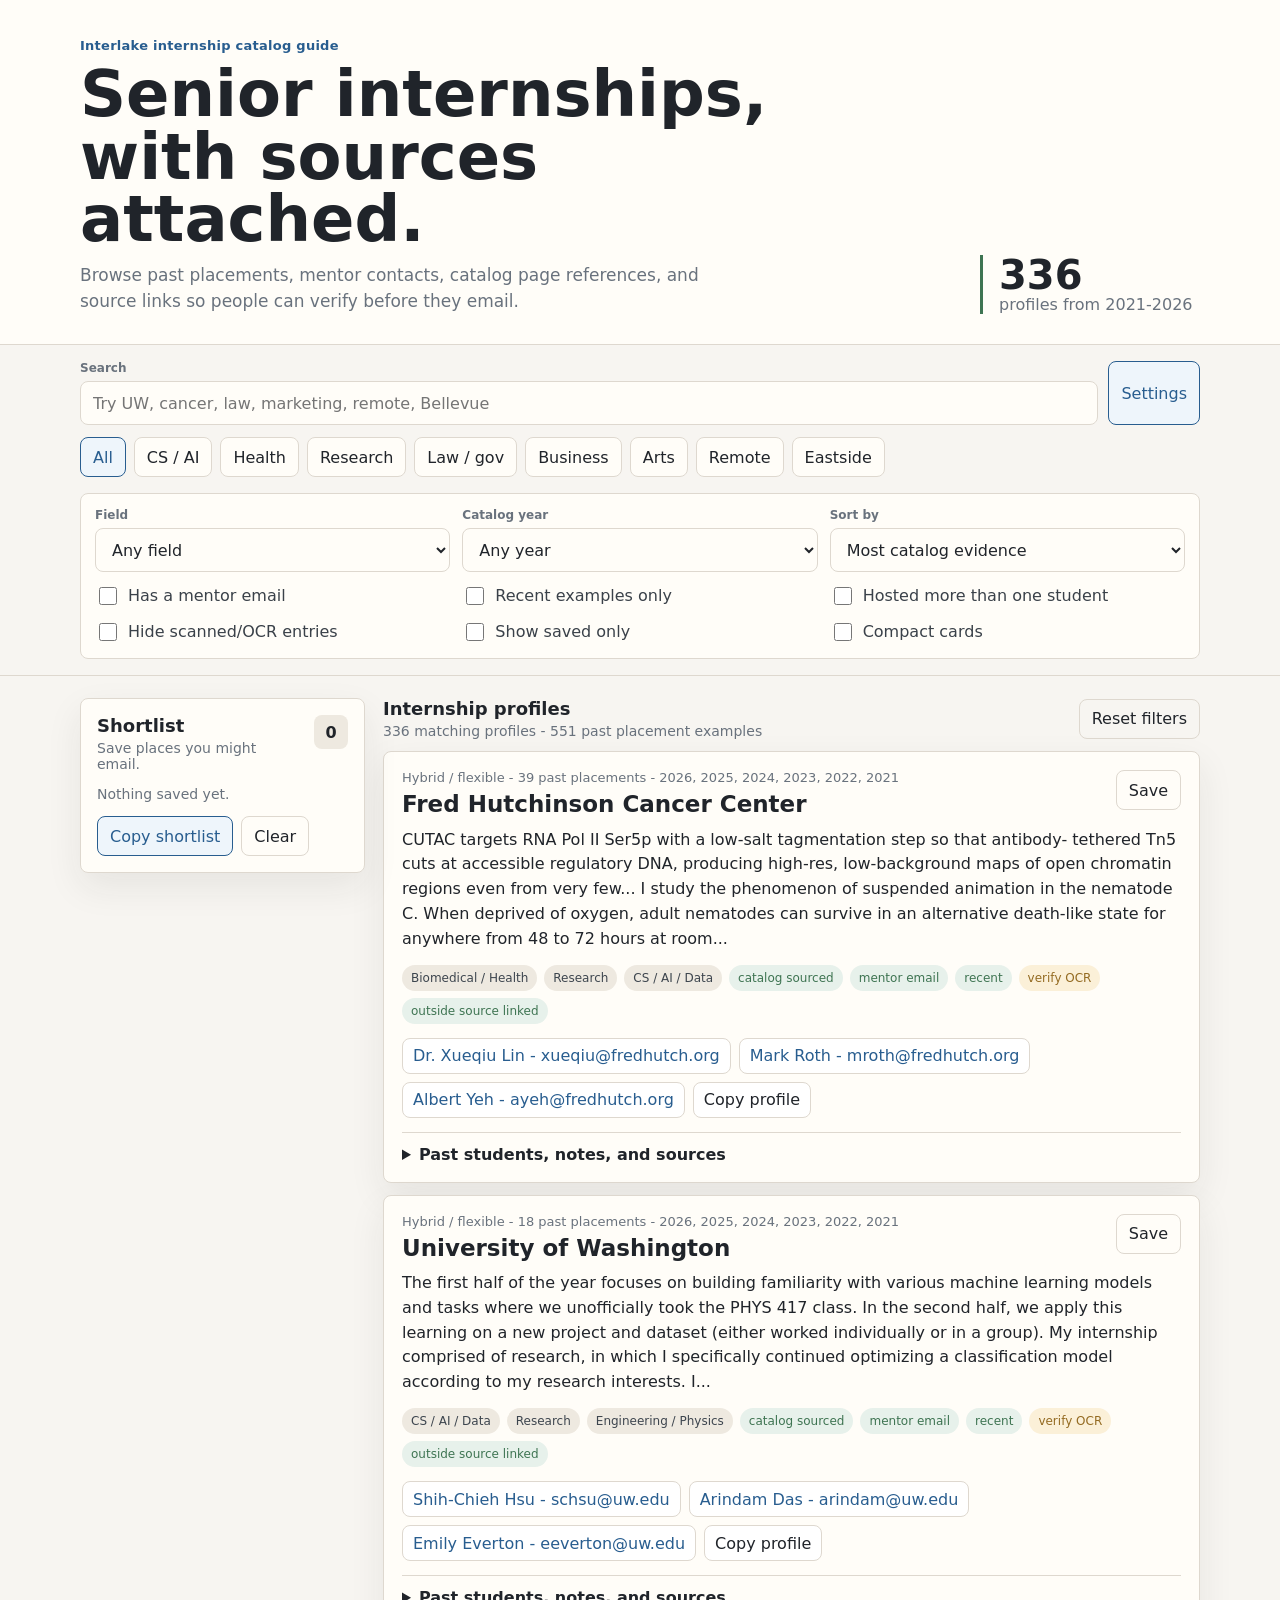
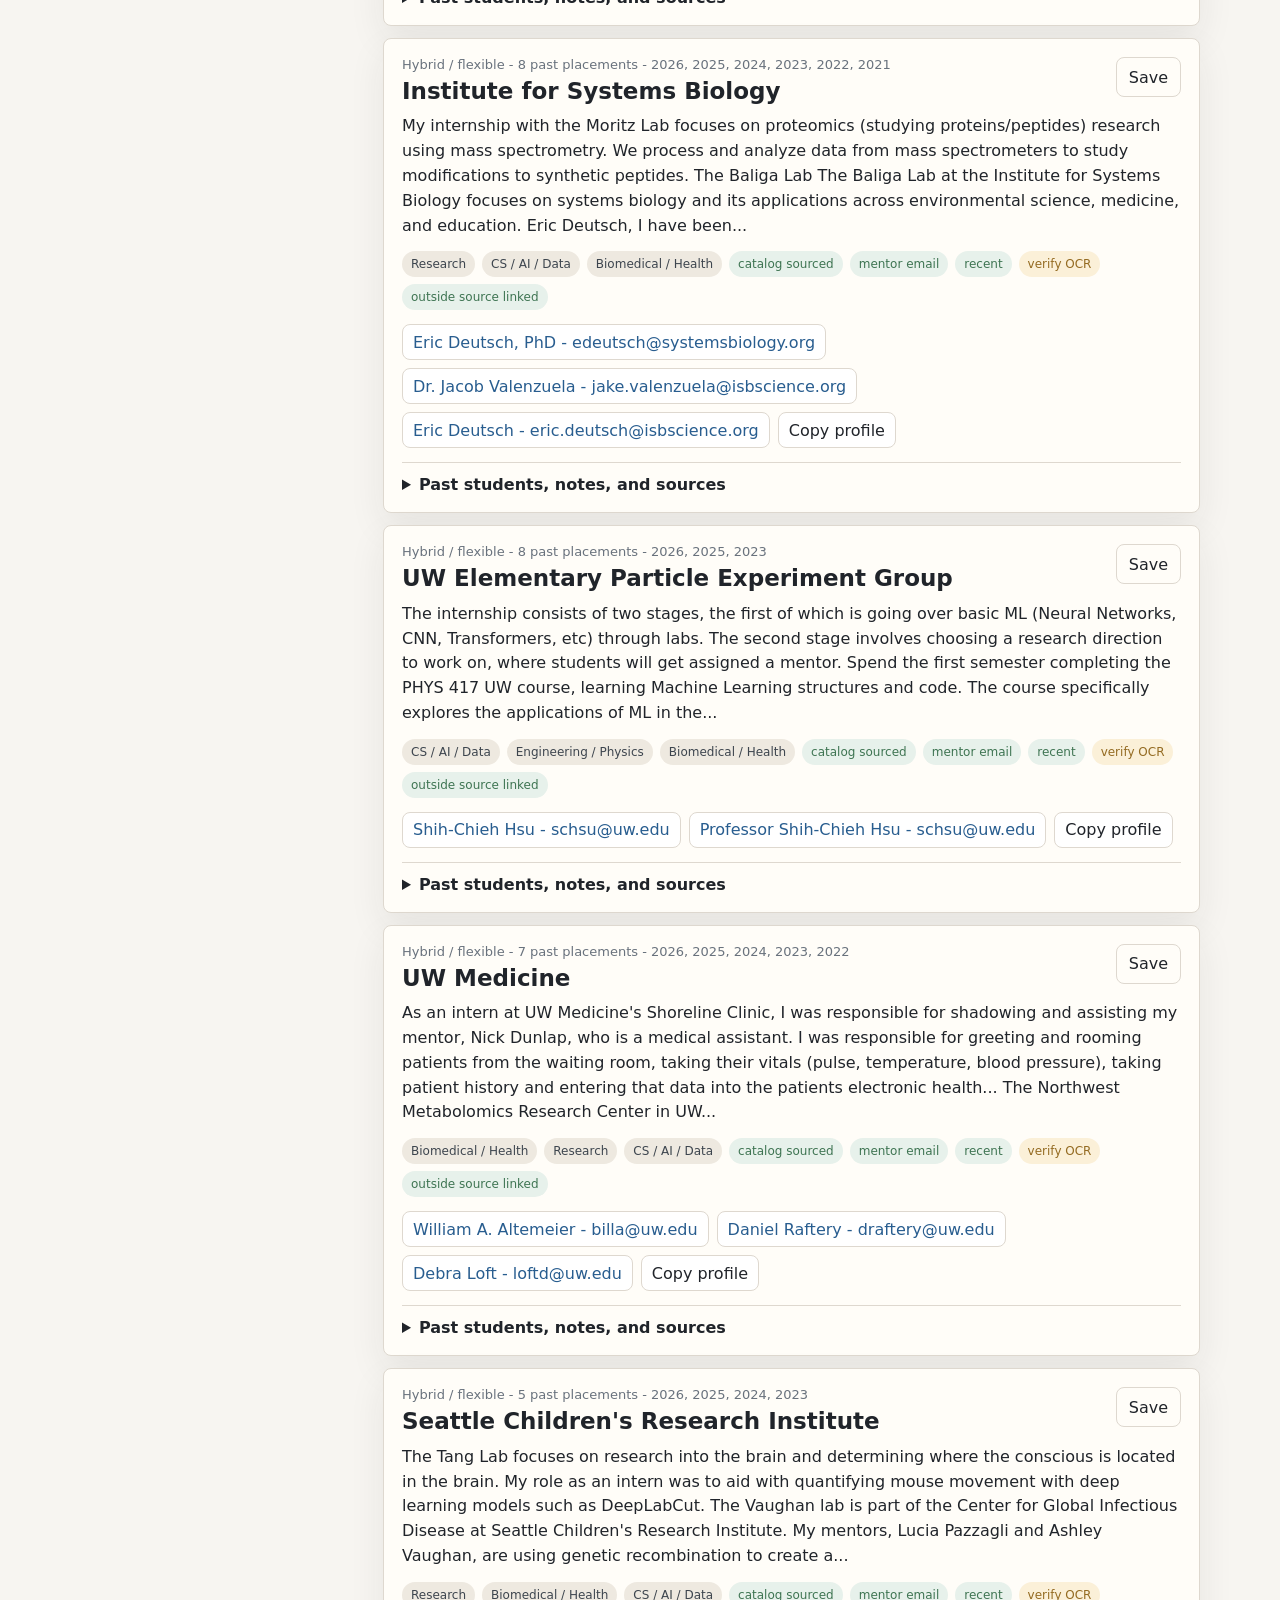
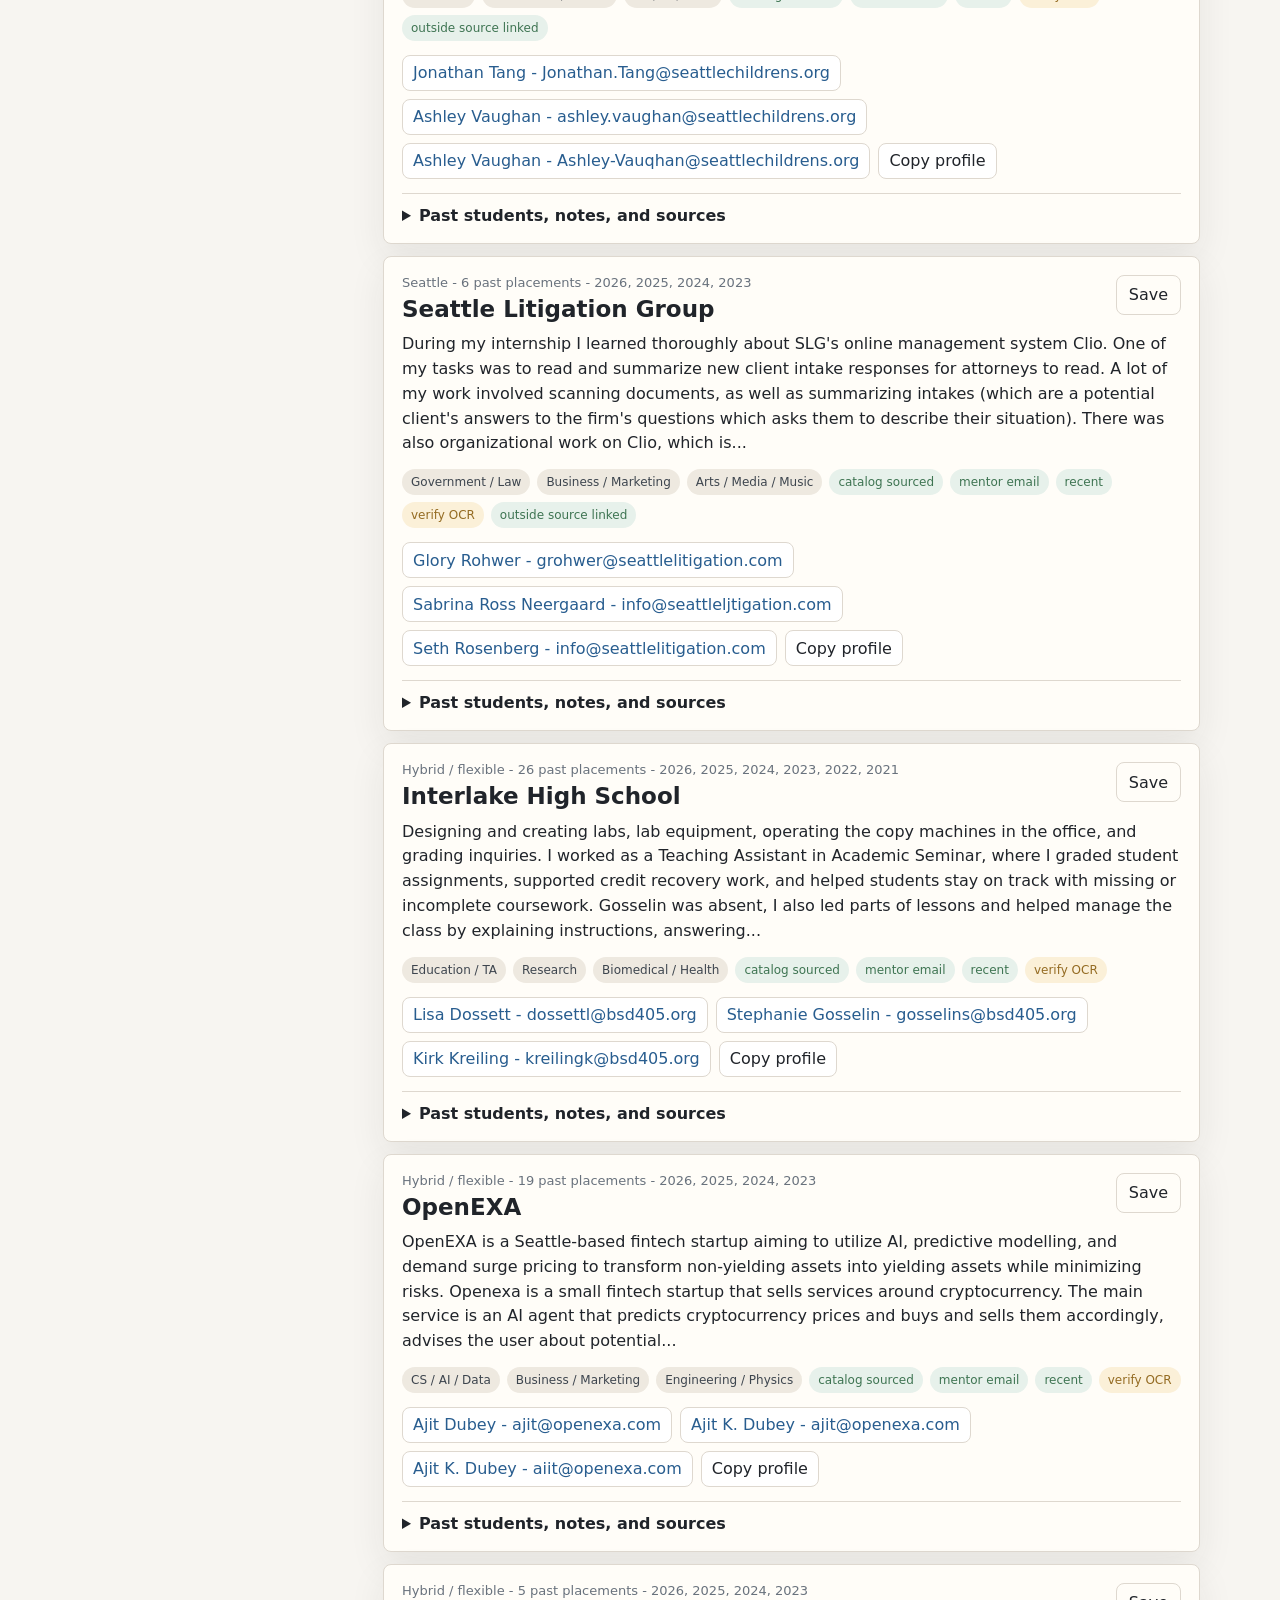
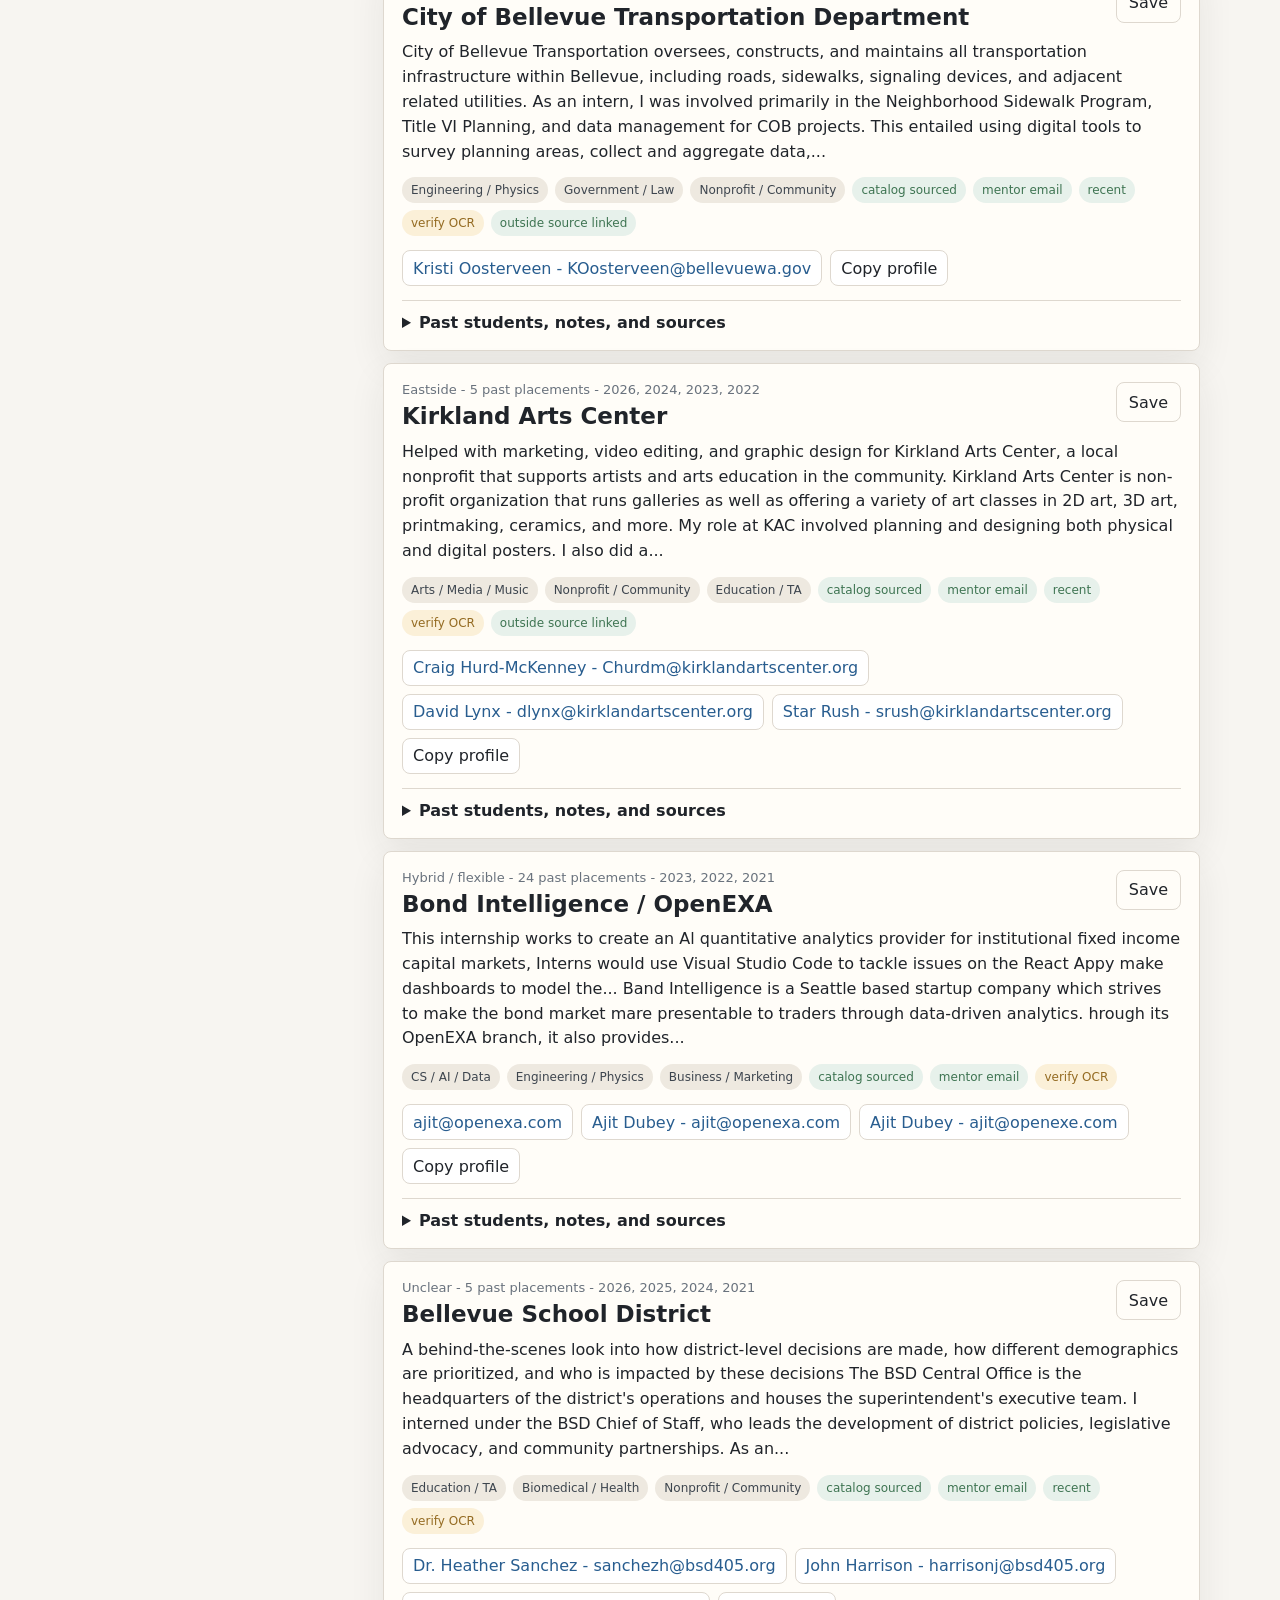
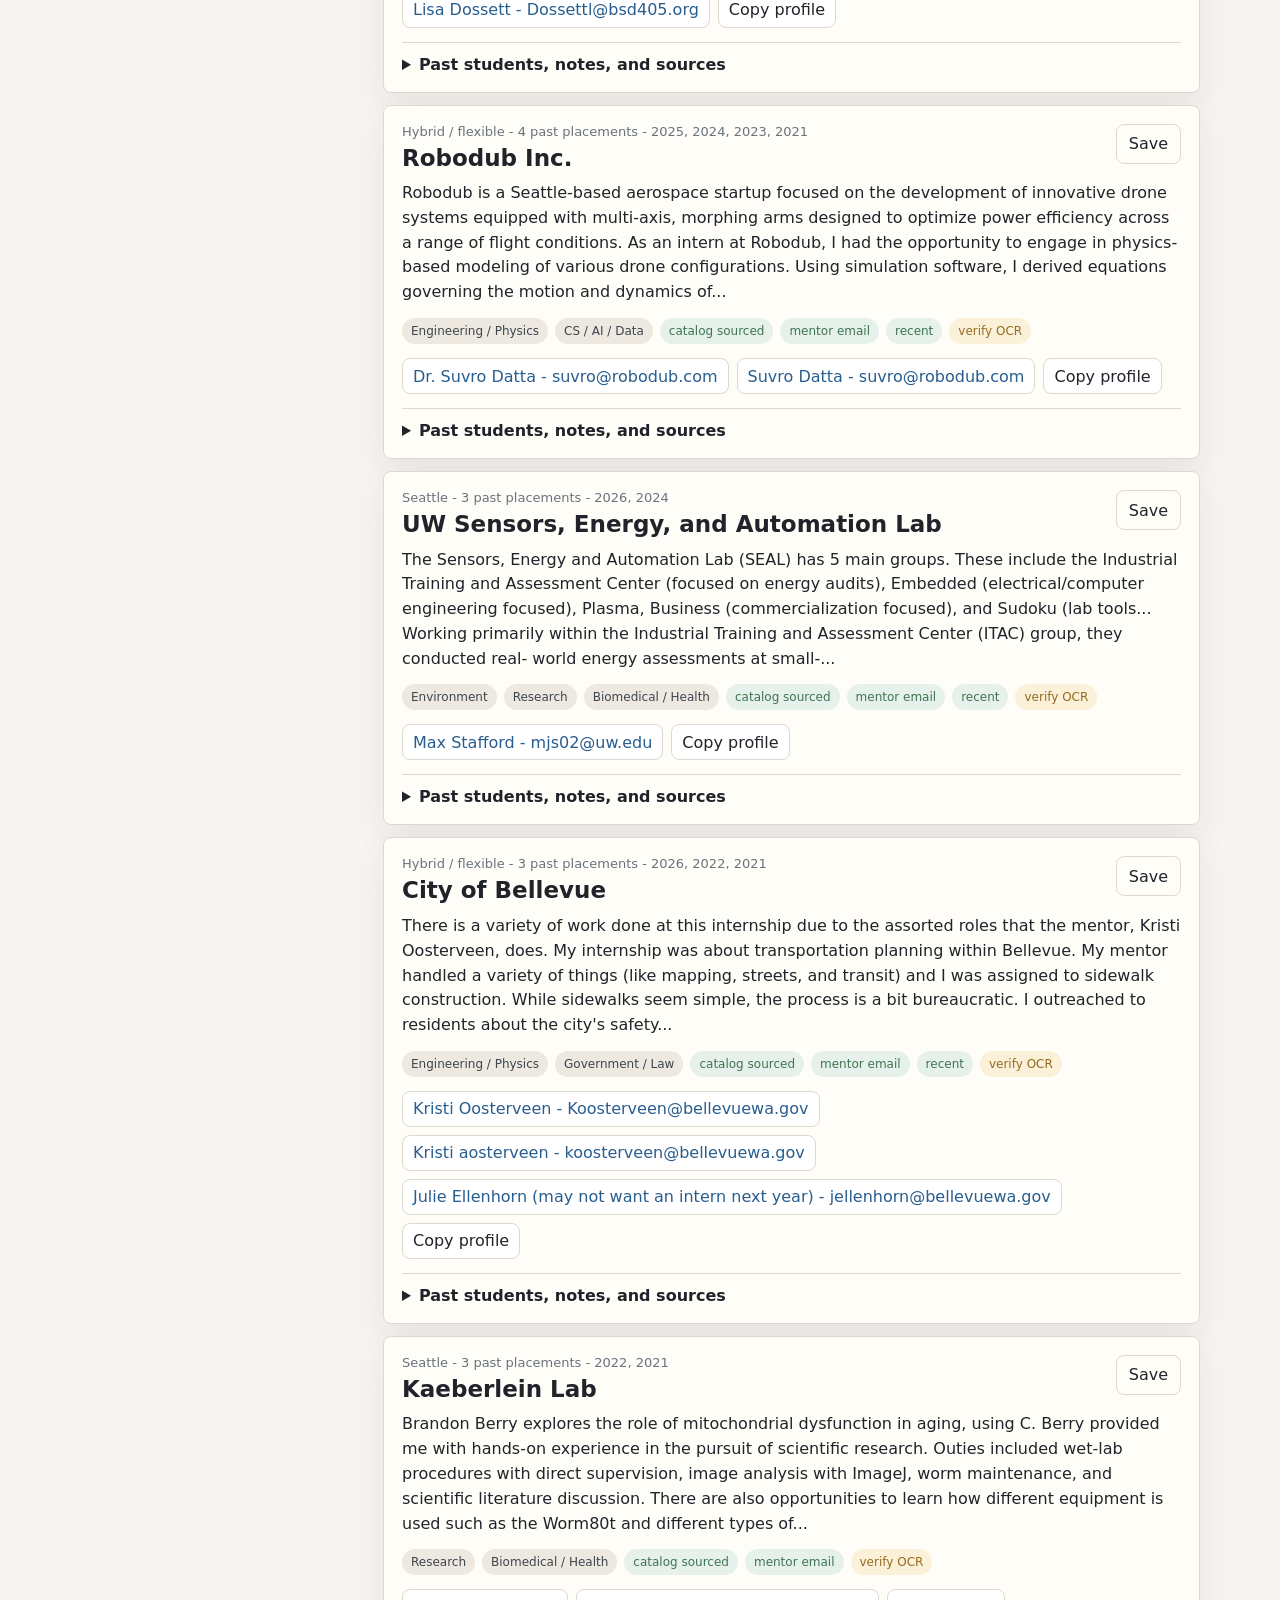
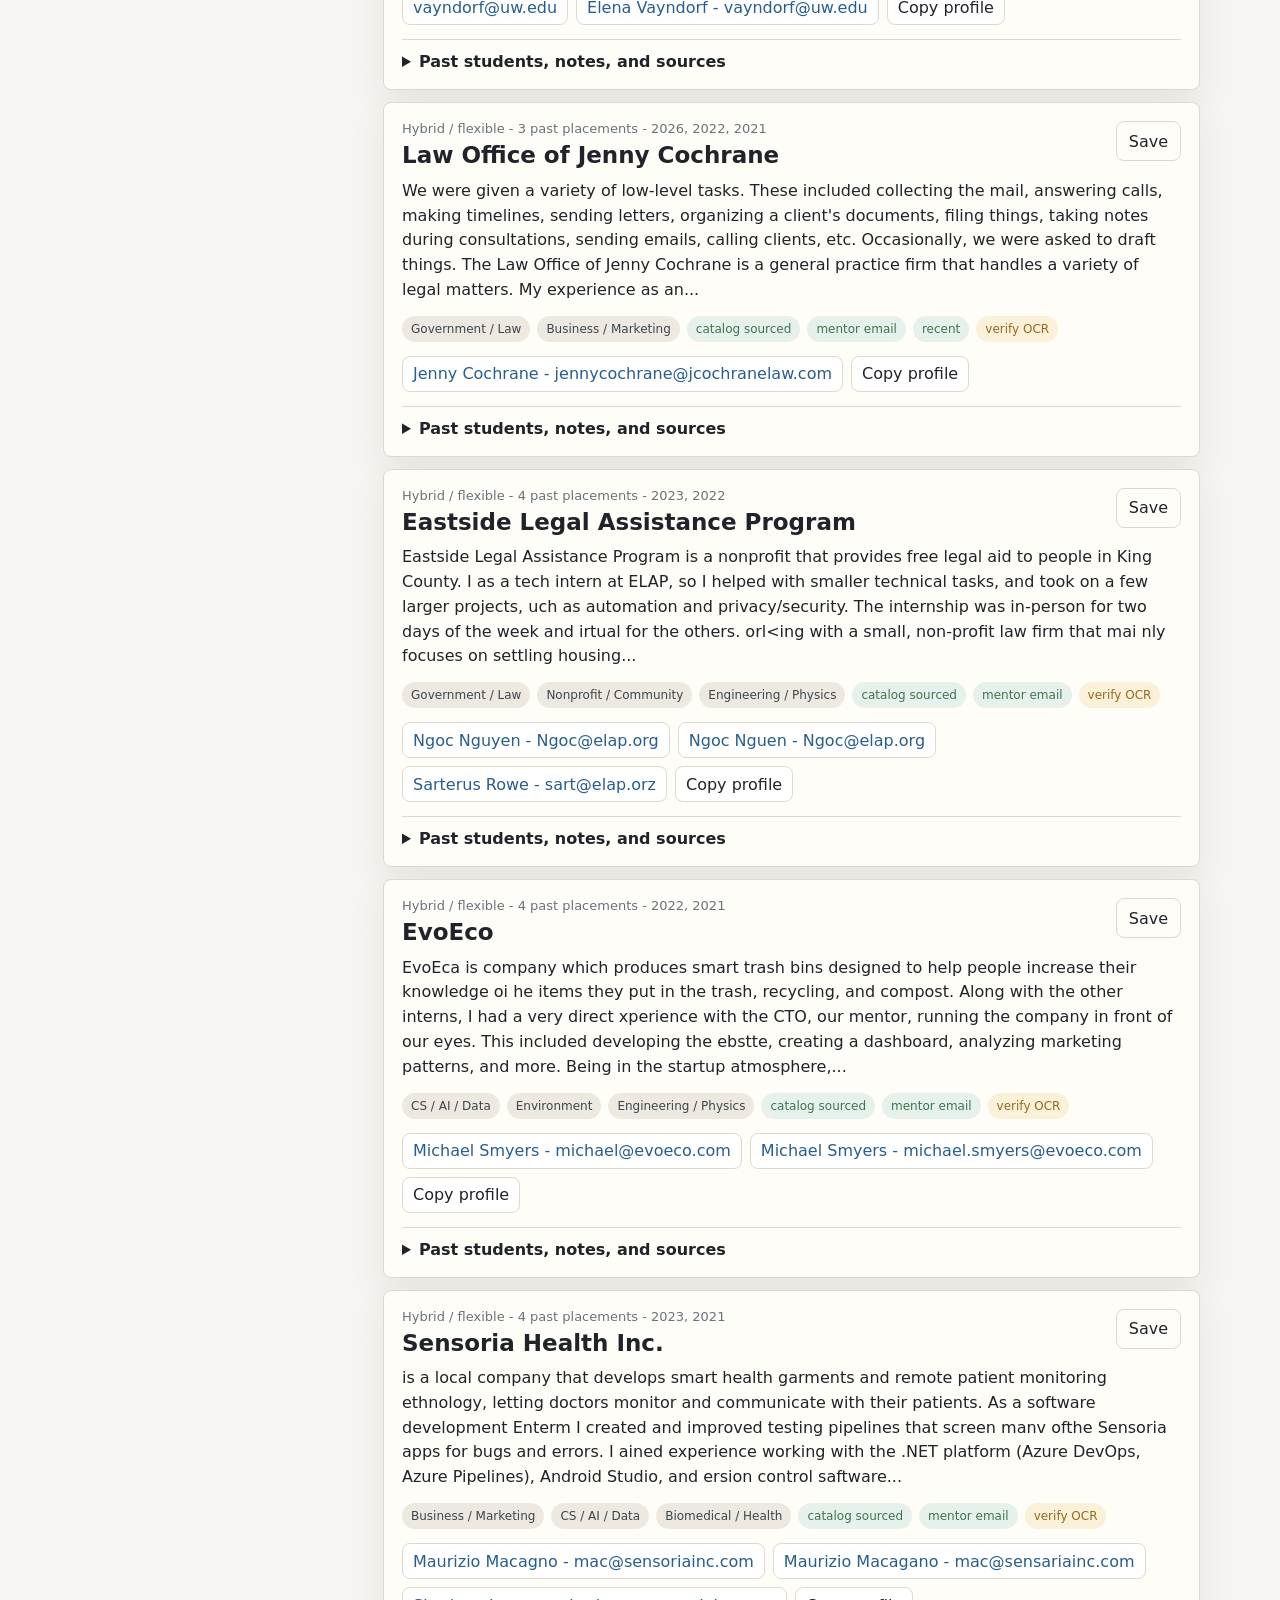
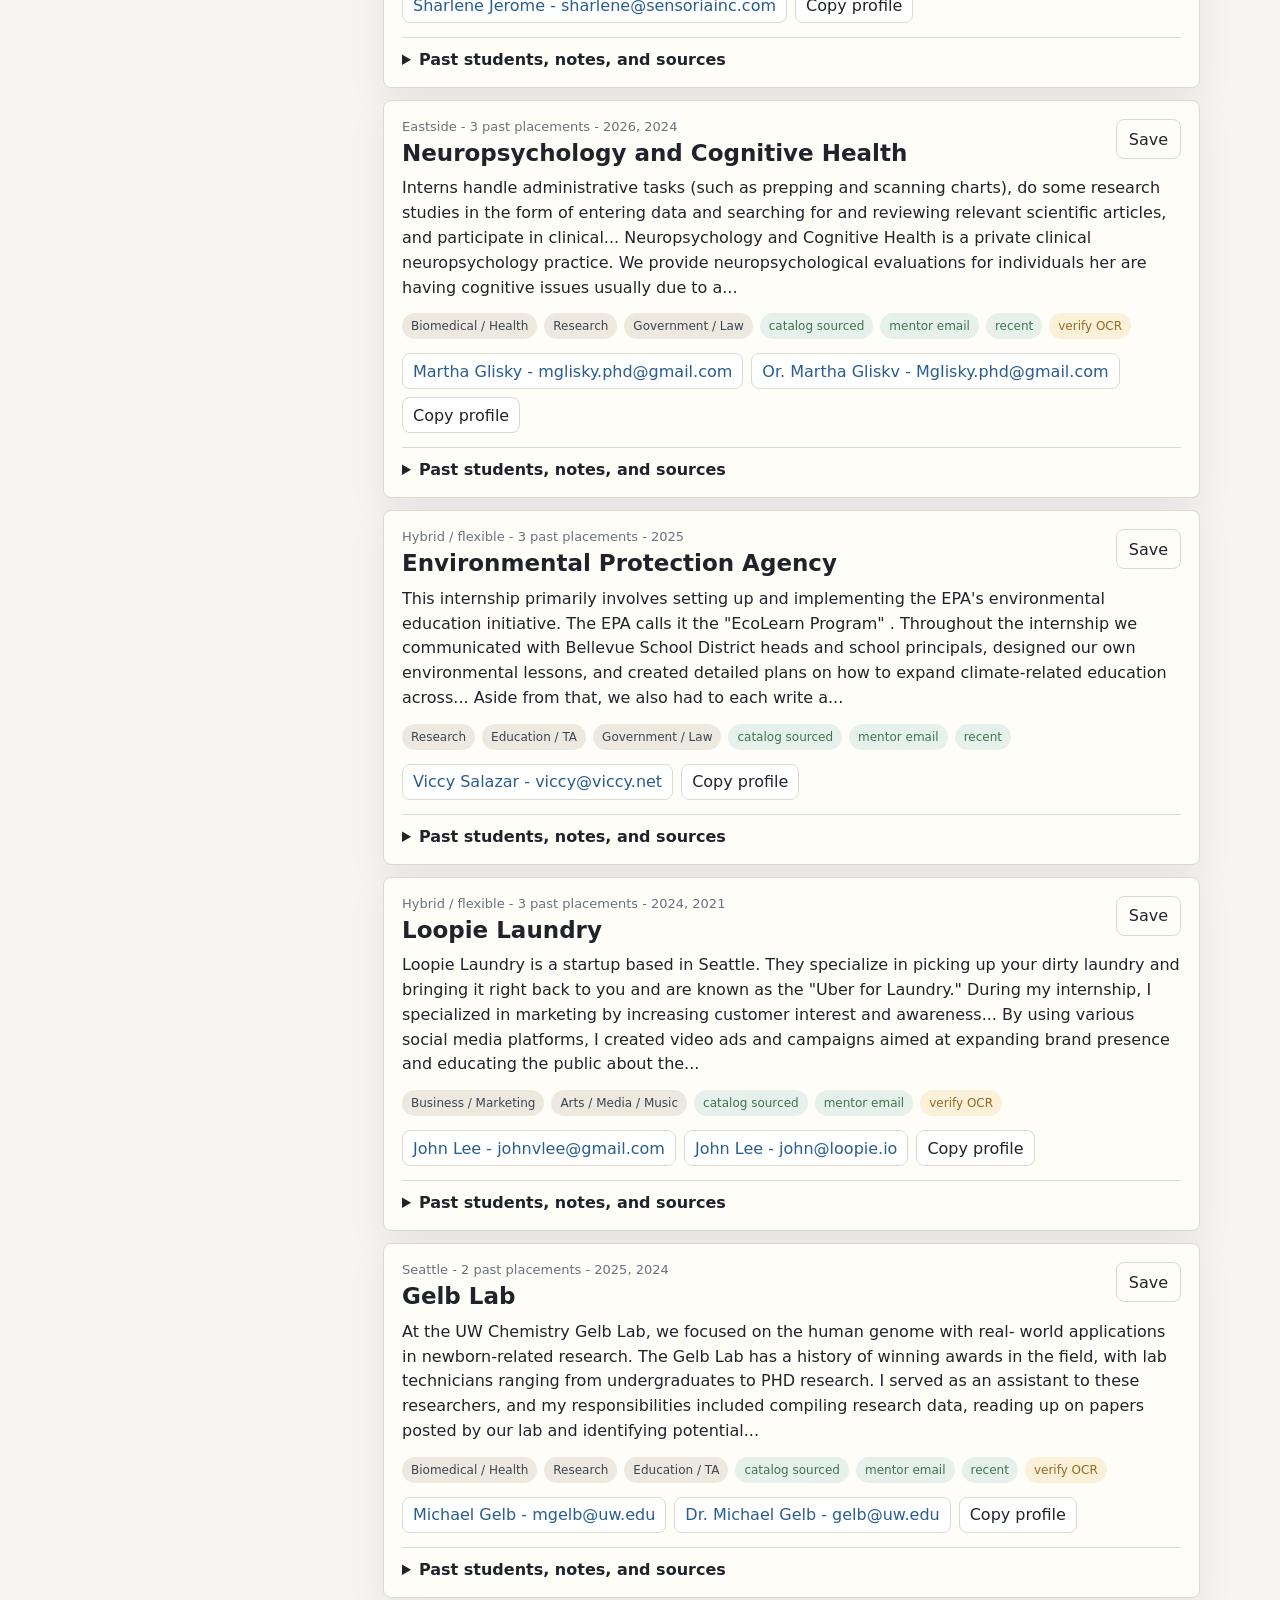
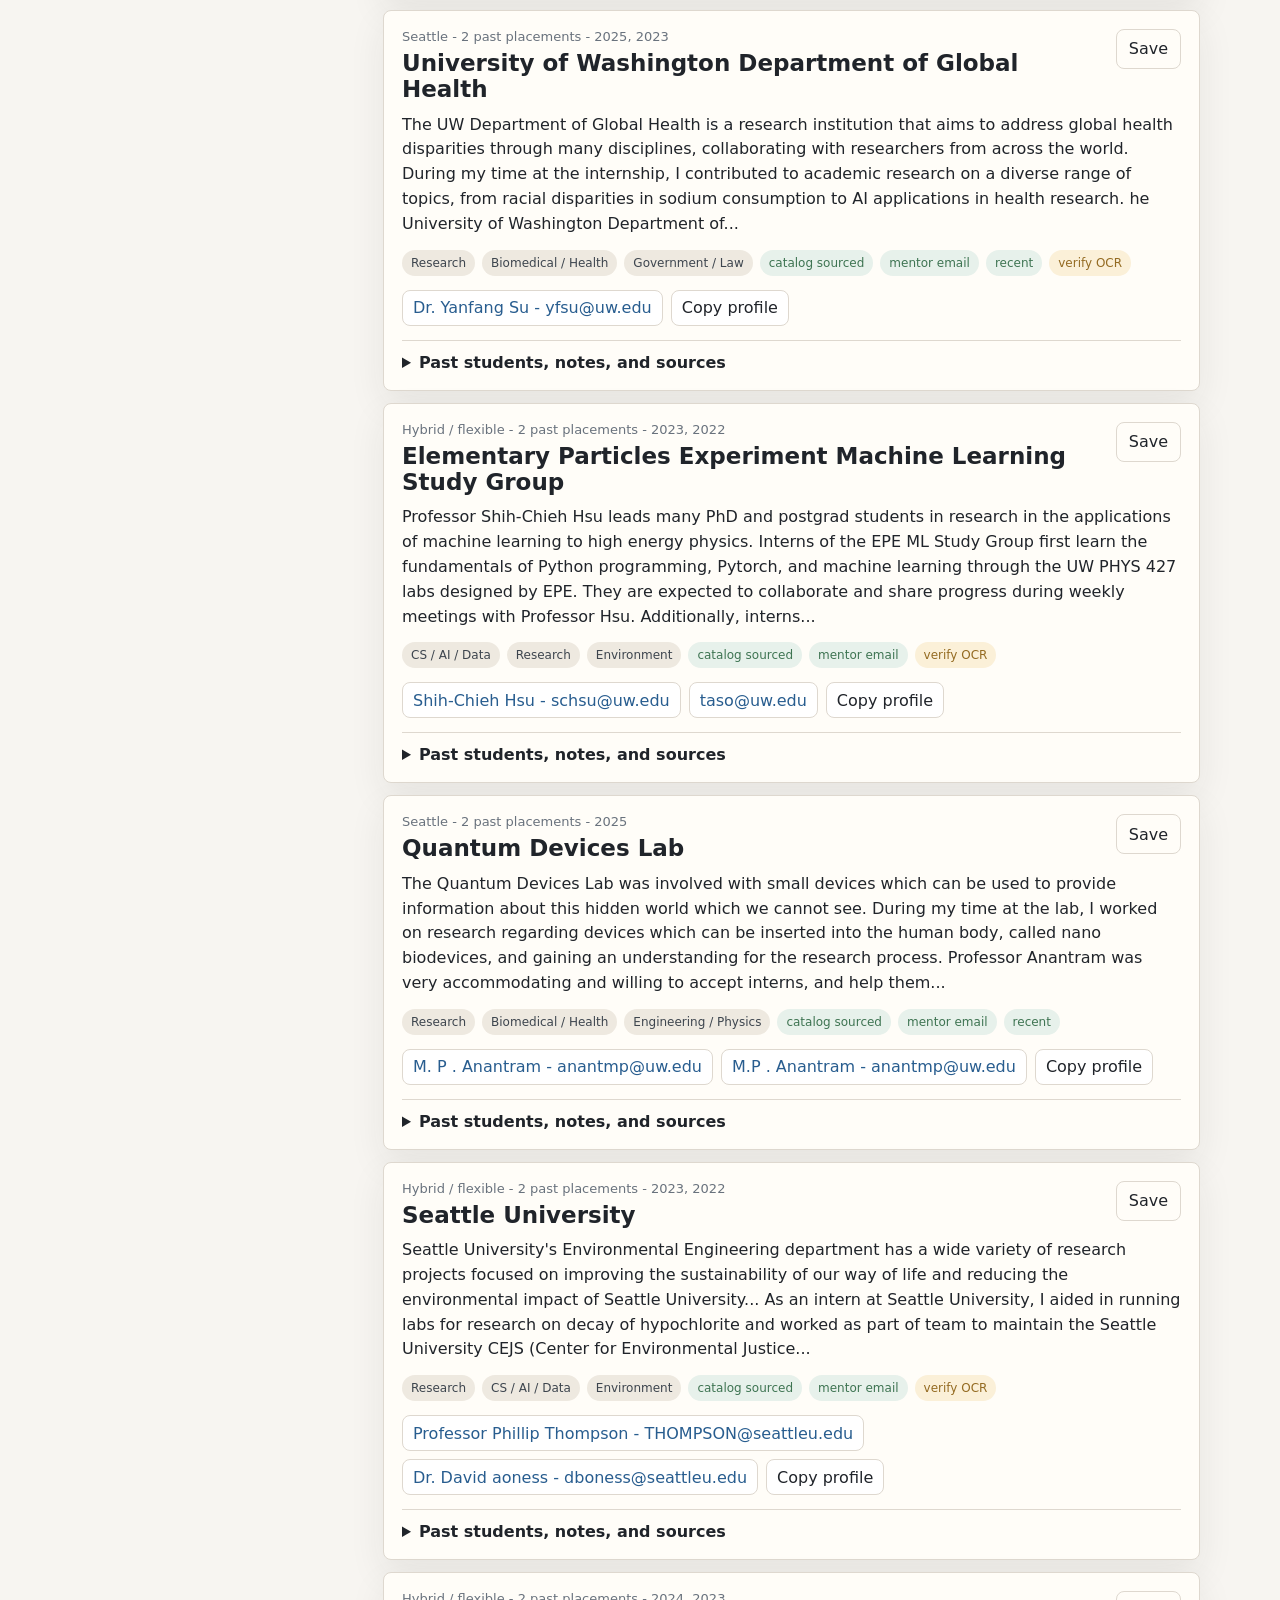
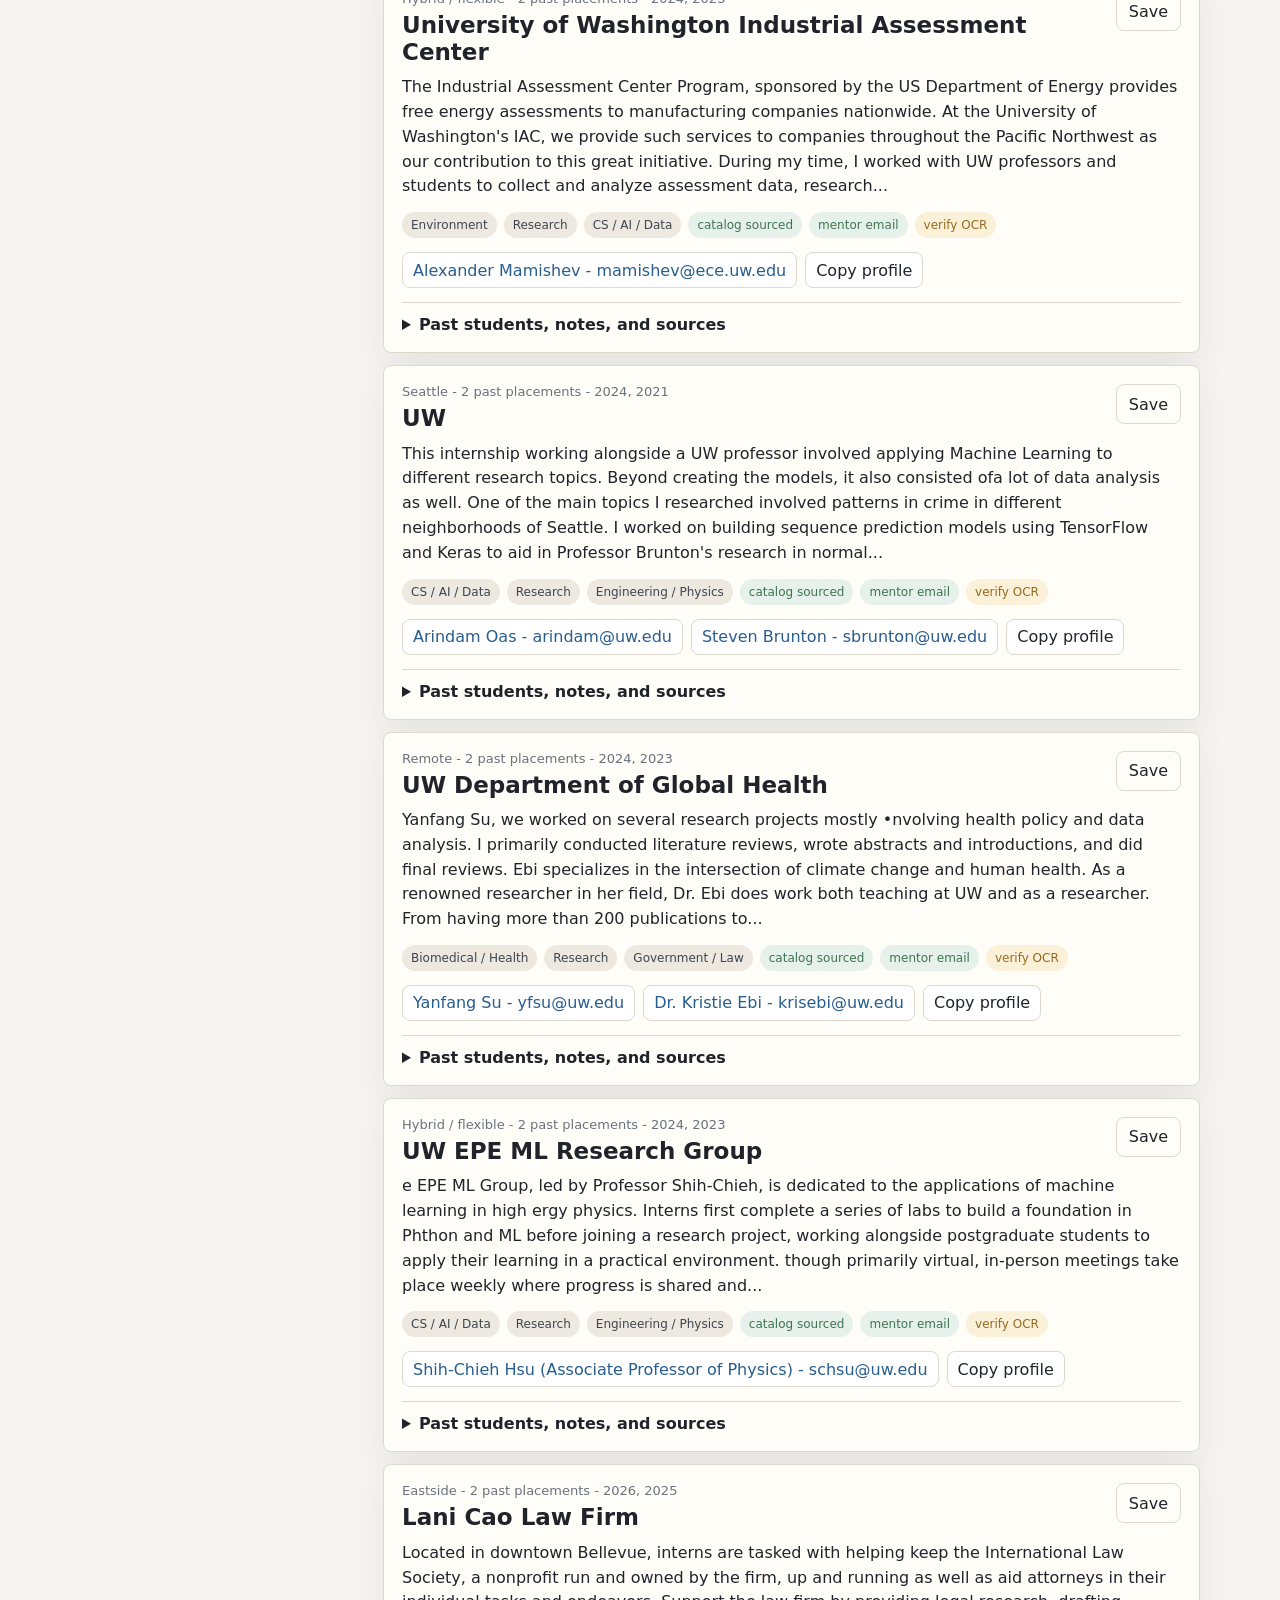
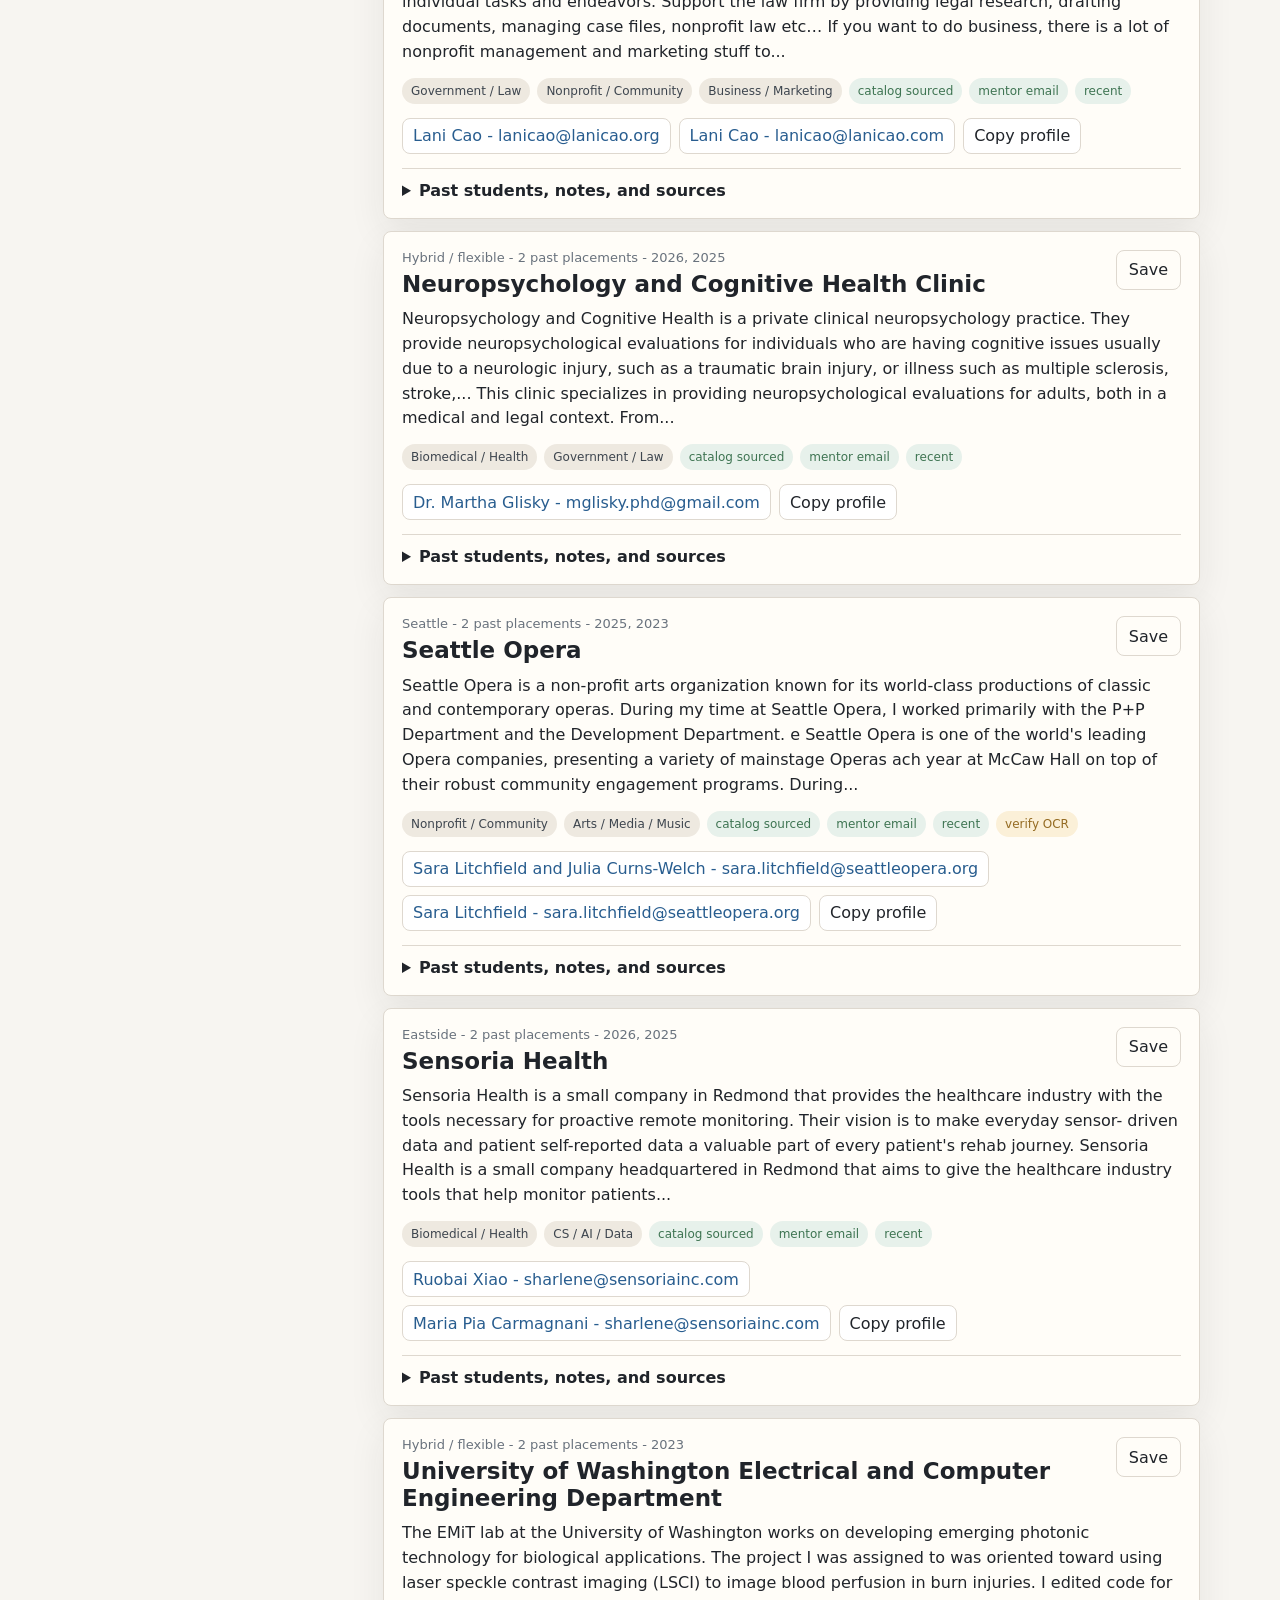
==== index.html @ 8a137dc4 "Make site Vercel-ready and source-backed" ====
<!doctype html>
<html lang="en">
<head>
  <meta charset="utf-8">
  <meta name="viewport" content="width=device-width, initial-scale=1">
  <meta name="description" content="A source-backed guide for finding senior internship options from past Interlake internship catalogs.">
  <title>Senior Internship Guide</title>
  <link rel="stylesheet" href="./styles.css">
</head>
<body>
  <header class="site-header">
    <div class="shell header-grid">
      <div>
        <p class="eyebrow">Interlake internship catalog guide</p>
        <h1>Senior internships, with sources attached.</h1>
        <p class="lede">Browse past placements, mentor contacts, catalog page references, and source links so people can verify before they email.</p>
      </div>
      <div class="header-note">
        <strong id="profileCount">343</strong>
        <span>profiles from 2021-2026</span>
      </div>
    </div>
  </header>

  <main>
    <section class="tool-band">
      <div class="shell">
        <div class="search-row">
          <label class="search-box">
            <span>Search</span>
            <input id="searchInput" type="search" placeholder="Try UW, cancer, law, marketing, remote, Bellevue">
          </label>
          <button id="settingsButton" class="button secondary" type="button" aria-expanded="false" aria-controls="settingsPanel">Settings</button>
        </div>

        <div class="quick-filters" aria-label="Quick filters">
          <button class="quick-filter is-active" type="button" data-filter="all">All</button>
          <button class="quick-filter" type="button" data-filter="CS / AI / Data">CS / AI</button>
          <button class="quick-filter" type="button" data-filter="Biomedical / Health">Health</button>
          <button class="quick-filter" type="button" data-filter="Research">Research</button>
          <button class="quick-filter" type="button" data-filter="Government / Law">Law / gov</button>
          <button class="quick-filter" type="button" data-filter="Business / Marketing">Business</button>
          <button class="quick-filter" type="button" data-filter="Arts / Media / Music">Arts</button>
          <button class="quick-filter" type="button" data-filter="Remote">Remote</button>
          <button class="quick-filter" type="button" data-filter="Eastside">Eastside</button>
        </div>

        <div id="settingsPanel" class="settings-panel" hidden>
          <div class="setting">
            <label for="fieldSelect">Field</label>
            <select id="fieldSelect">
              <option value="">Any field</option>
            </select>
          </div>
          <div class="setting">
            <label for="yearSelect">Catalog year</label>
            <select id="yearSelect">
              <option value="">Any year</option>
            </select>
          </div>
          <div class="setting">
            <label for="sortSelect">Sort by</label>
            <select id="sortSelect">
              <option value="fit">Most catalog evidence</option>
              <option value="recent">Most recent</option>
              <option value="students">Most past students</option>
              <option value="name">A-Z</option>
            </select>
          </div>
          <label class="check"><input id="hasEmail" type="checkbox"> Has a mentor email</label>
          <label class="check"><input id="recentOnly" type="checkbox"> Recent examples only</label>
          <label class="check"><input id="repeatOnly" type="checkbox"> Hosted more than one student</label>
          <label class="check"><input id="hideOcr" type="checkbox"> Hide scanned/OCR entries</label>
          <label class="check"><input id="savedOnly" type="checkbox"> Show saved only</label>
          <label class="check"><input id="compactView" type="checkbox"> Compact cards</label>
        </div>
      </div>
    </section>

    <section class="shell layout">
      <aside class="shortlist" aria-label="Saved shortlist">
        <div class="shortlist-head">
          <div>
            <h2>Shortlist</h2>
            <p>Save places you might email.</p>
          </div>
          <span id="savedCount">0</span>
        </div>
        <div id="savedList" class="saved-list"></div>
        <div class="shortlist-actions">
          <button id="copySaved" class="button secondary" type="button">Copy shortlist</button>
          <button id="clearSaved" class="button quiet" type="button">Clear</button>
        </div>
      </aside>

      <section class="results-area" aria-live="polite">
        <div class="results-top">
          <div>
            <h2 id="resultHeading">Internship profiles</h2>
            <p id="resultSummary">Loading profiles...</p>
          </div>
          <button id="resetFilters" class="button quiet" type="button">Reset filters</button>
        </div>
        <div id="cards" class="cards"></div>
      </section>
    </section>
  </main>

  <template id="cardTemplate">
    <article class="profile-card">
      <div class="card-top">
        <div>
          <p class="card-kicker"></p>
          <h3></h3>
        </div>
        <button class="save-button" type="button"></button>
      </div>
      <p class="summary"></p>
      <div class="tags"></div>
      <div class="contact-row"></div>
      <details>
        <summary>Past students, notes, and sources</summary>
        <div class="details-grid">
          <div>
            <h4>What people did</h4>
            <p class="activities"></p>
            <div class="source-block"></div>
          </div>
          <div>
            <h4>Students and catalog pages</h4>
            <ul class="students"></ul>
          </div>
        </div>
      </details>
    </article>
  </template>

  <div id="toast" class="toast" role="status"></div>
  <script src="./app.js" type="module"></script>
</body>
</html>
---- styles.css ----
:root {
  --bg: #f7f5f1;
  --paper: #fffdf8;
  --ink: #20242a;
  --muted: #69727d;
  --line: #ded8cf;
  --soft: #eee9e0;
  --blue: #285d8f;
  --green: #3e7452;
  --gold: #946b22;
  --red: #9c4551;
  --shadow: 0 14px 36px rgba(32, 36, 42, .08);
}

* {
  box-sizing: border-box;
}

body {
  margin: 0;
  font-family: ui-sans-serif, system-ui, -apple-system, BlinkMacSystemFont, "Segoe UI", sans-serif;
  color: var(--ink);
  background: var(--bg);
}

button,
input,
select {
  font: inherit;
}

button {
  cursor: pointer;
}

.shell {
  width: min(1120px, calc(100% - 32px));
  margin: 0 auto;
}

.site-header {
  background: var(--paper);
  border-bottom: 1px solid var(--line);
}

.header-grid {
  display: grid;
  grid-template-columns: minmax(0, 1fr) 220px;
  gap: 24px;
  align-items: end;
  padding: 38px 0 30px;
}

.eyebrow {
  margin: 0 0 10px;
  color: var(--blue);
  font-size: 13px;
  font-weight: 700;
  letter-spacing: .02em;
}

h1,
h2,
h3,
p {
  margin-top: 0;
}

h1 {
  max-width: 780px;
  margin-bottom: 12px;
  font-size: clamp(34px, 6vw, 64px);
  line-height: .98;
  letter-spacing: 0;
}

.lede {
  max-width: 640px;
  margin-bottom: 0;
  color: var(--muted);
  font-size: 17px;
  line-height: 1.5;
}

.header-note {
  border-left: 3px solid var(--green);
  padding-left: 16px;
}

.header-note strong {
  display: block;
  font-size: 40px;
  line-height: 1;
}

.header-note span {
  color: var(--muted);
}

.tool-band {
  position: sticky;
  top: 0;
  z-index: 4;
  background: rgba(247, 245, 241, .94);
  border-bottom: 1px solid var(--line);
  backdrop-filter: blur(10px);
}

.tool-band .shell {
  padding: 16px 0;
}

.search-row {
  display: grid;
  grid-template-columns: minmax(0, 1fr) auto;
  gap: 10px;
}

.search-box {
  display: grid;
  gap: 6px;
}

.search-box span,
.setting label {
  color: var(--muted);
  font-size: 12px;
  font-weight: 700;
}

.search-box input,
.setting select {
  width: 100%;
  min-height: 44px;
  border: 1px solid var(--line);
  border-radius: 8px;
  background: var(--paper);
  color: var(--ink);
  padding: 0 12px;
}

.button,
.quick-filter,
.save-button {
  min-height: 40px;
  border: 1px solid var(--line);
  border-radius: 8px;
  background: var(--paper);
  color: var(--ink);
  padding: 0 12px;
}

.button.secondary,
.quick-filter.is-active {
  border-color: var(--blue);
  background: #eef5fb;
  color: var(--blue);
}

.button.quiet {
  background: transparent;
}

.quick-filters {
  display: flex;
  gap: 8px;
  margin-top: 12px;
  overflow-x: auto;
  padding-bottom: 2px;
}

.quick-filter {
  white-space: nowrap;
}

.settings-panel {
  display: grid;
  grid-template-columns: repeat(3, minmax(150px, 1fr));
  gap: 12px;
  margin-top: 14px;
  padding: 14px;
  border: 1px solid var(--line);
  border-radius: 8px;
  background: var(--paper);
}

.setting {
  display: grid;
  gap: 6px;
}

.check {
  display: flex;
  align-items: center;
  gap: 8px;
  color: #3a4149;
  line-height: 1.25;
}

.check input {
  width: 18px;
  height: 18px;
}

.layout {
  display: grid;
  grid-template-columns: 285px minmax(0, 1fr);
  gap: 18px;
  align-items: start;
  padding: 22px 0 42px;
}

.shortlist {
  position: sticky;
  top: 142px;
  padding: 16px;
  border: 1px solid var(--line);
  border-radius: 8px;
  background: var(--paper);
  box-shadow: var(--shadow);
}

.shortlist-head {
  display: flex;
  justify-content: space-between;
  gap: 12px;
}

.shortlist h2,
.results-top h2 {
  margin-bottom: 4px;
  font-size: 18px;
}

.shortlist p,
.results-top p {
  margin-bottom: 0;
  color: var(--muted);
  font-size: 14px;
}

#savedCount {
  display: grid;
  place-items: center;
  min-width: 34px;
  height: 34px;
  border-radius: 8px;
  background: var(--soft);
  font-weight: 800;
}

.saved-list {
  display: grid;
  gap: 8px;
  margin: 14px 0;
}

.saved-item {
  display: grid;
  gap: 5px;
  padding: 9px;
  border: 1px solid var(--line);
  border-radius: 8px;
  background: #fffaf0;
}

.saved-item button {
  justify-self: start;
  border: 0;
  background: transparent;
  color: var(--red);
  padding: 0;
}

.shortlist-actions {
  display: flex;
  gap: 8px;
  flex-wrap: wrap;
}

.results-top {
  display: flex;
  justify-content: space-between;
  gap: 16px;
  align-items: center;
  margin-bottom: 12px;
}

.cards {
  display: grid;
  gap: 12px;
}

.profile-card {
  padding: 18px;
  border: 1px solid var(--line);
  border-radius: 8px;
  background: var(--paper);
  box-shadow: var(--shadow);
}

.card-top {
  display: flex;
  justify-content: space-between;
  gap: 18px;
  align-items: start;
}

.card-kicker {
  margin-bottom: 6px;
  color: var(--muted);
  font-size: 13px;
}

.profile-card h3 {
  margin-bottom: 10px;
  font-size: 23px;
  line-height: 1.15;
}

.save-button.is-saved {
  border-color: var(--green);
  background: #eaf4ed;
  color: var(--green);
}

.summary {
  max-width: 820px;
  margin-bottom: 13px;
  line-height: 1.55;
}

.tags {
  display: flex;
  flex-wrap: wrap;
  gap: 7px;
  margin-bottom: 14px;
}

.tag {
  border-radius: 999px;
  background: var(--soft);
  color: #3d454e;
  padding: 6px 9px;
  font-size: 12px;
}

.tag.good {
  background: #e7f1eb;
  color: var(--green);
}

.tag.warn {
  background: #fbf0d8;
  color: var(--gold);
}

.contact-row {
  display: flex;
  flex-wrap: wrap;
  gap: 8px;
}

.contact-link,
.copy-link {
  display: inline-flex;
  align-items: center;
  min-height: 36px;
  border: 1px solid var(--line);
  border-radius: 8px;
  background: #fff;
  color: var(--blue);
  text-decoration: none;
  padding: 0 10px;
}

.copy-link {
  color: var(--ink);
}

details {
  margin-top: 14px;
  border-top: 1px solid var(--line);
  padding-top: 12px;
}

summary {
  cursor: pointer;
  font-weight: 750;
}

.details-grid {
  display: grid;
  grid-template-columns: minmax(0, 1fr) minmax(260px, .8fr);
  gap: 18px;
  margin-top: 12px;
}

.details-grid h4 {
  margin: 0 0 6px;
  font-size: 13px;
  color: var(--muted);
  text-transform: uppercase;
  letter-spacing: .04em;
}

.activities,
.students,
.sources {
  margin-bottom: 0;
  color: #37414a;
  line-height: 1.5;
}

.students,
.sources {
  padding-left: 18px;
}

.students li,
.sources li {
  margin: 4px 0;
}

.source-block {
  margin-top: 14px;
}

.source-block a {
  color: var(--blue);
}

.empty {
  border: 1px dashed var(--line);
  border-radius: 8px;
  padding: 28px;
  background: var(--paper);
  color: var(--muted);
  text-align: center;
}

.toast {
  position: fixed;
  right: 16px;
  bottom: 16px;
  transform: translateY(8px);
  opacity: 0;
  border-radius: 8px;
  background: var(--ink);
  color: #fff;
  padding: 10px 12px;
  transition: .18s ease;
  pointer-events: none;
}

.toast.is-visible {
  transform: translateY(0);
  opacity: 1;
}

body.compact .profile-card {
  padding: 14px;
}

body.compact .summary,
body.compact details {
  display: none;
}

@media (max-width: 860px) {
  .header-grid,
  .layout,
  .details-grid {
    grid-template-columns: 1fr;
  }

  .shortlist {
    position: static;
    order: 2;
  }

  .results-area {
    order: 1;
  }

  .settings-panel {
    grid-template-columns: 1fr 1fr;
  }
}

@media (max-width: 560px) {
  .shell {
    width: min(100% - 24px, 1120px);
  }

  .search-row,
  .settings-panel,
  .card-top,
  .results-top {
    grid-template-columns: 1fr;
    display: grid;
  }

  .save-button {
    width: 100%;
  }
}
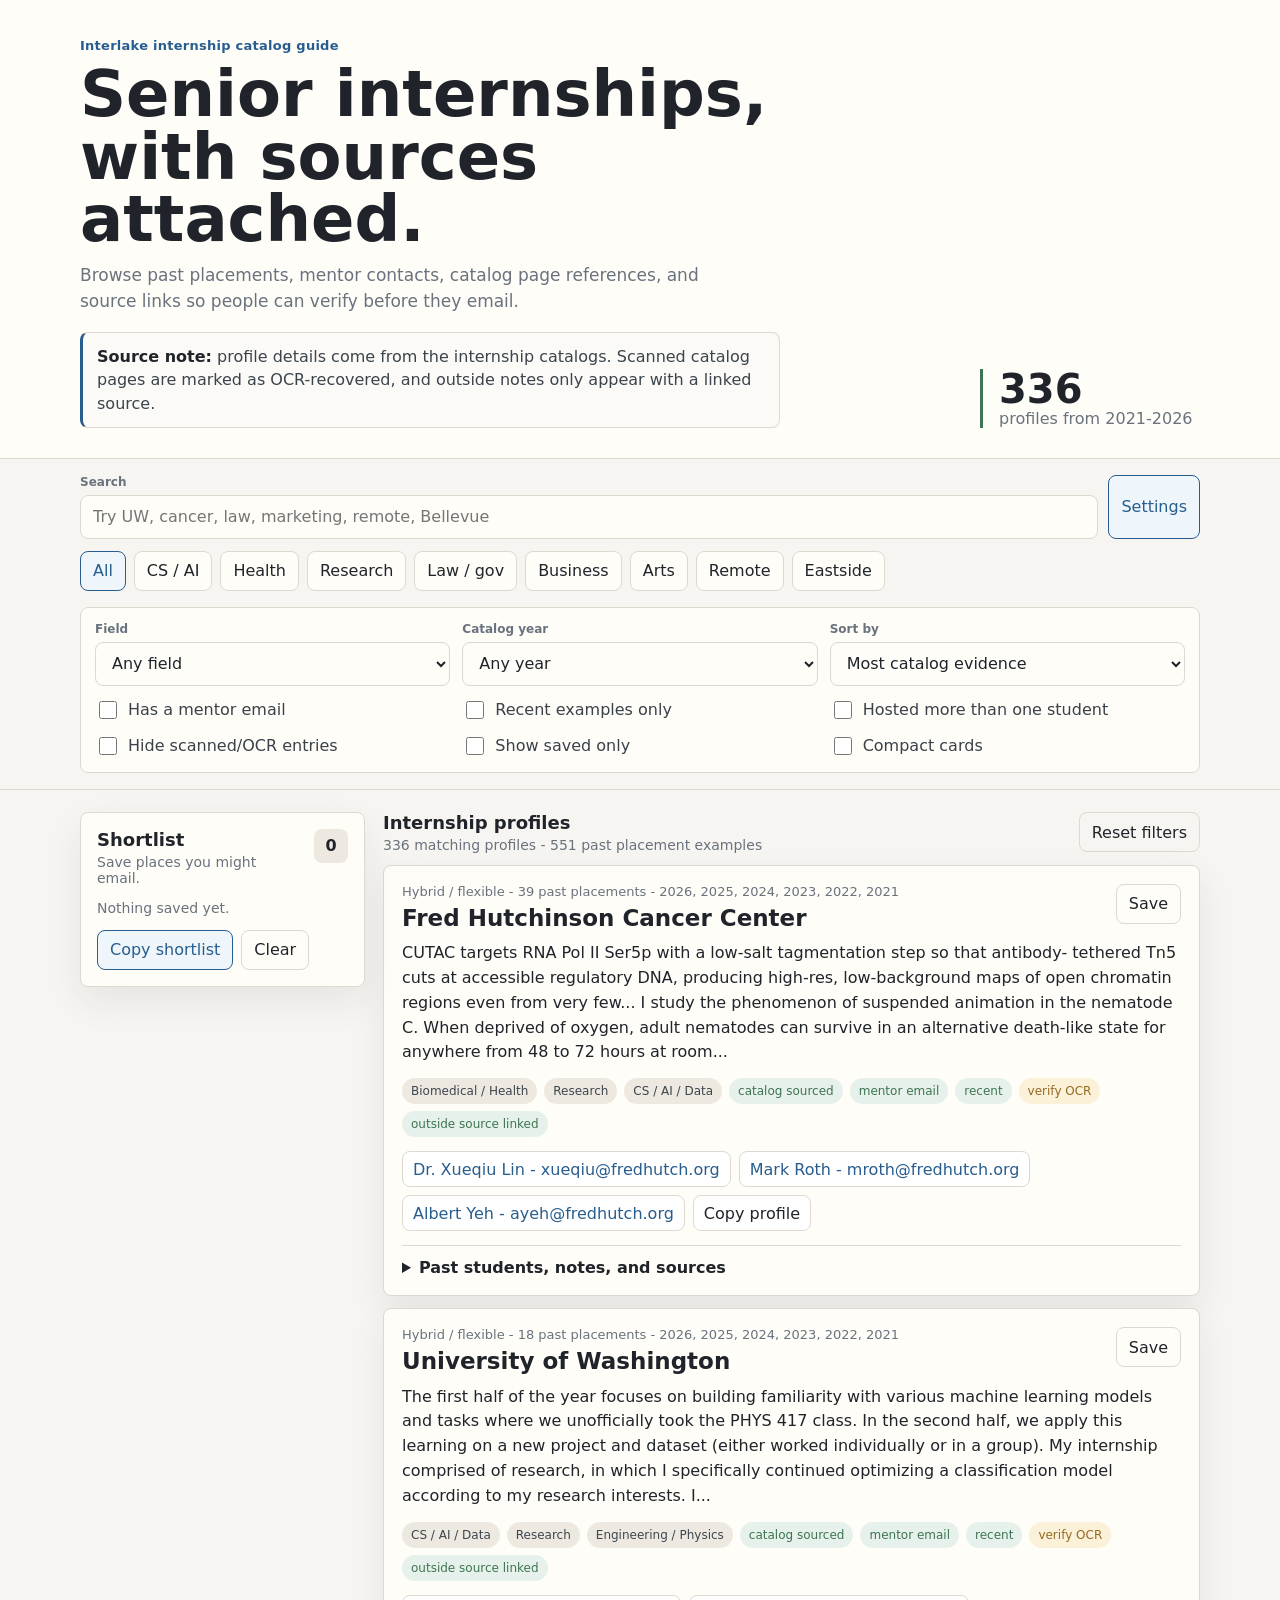
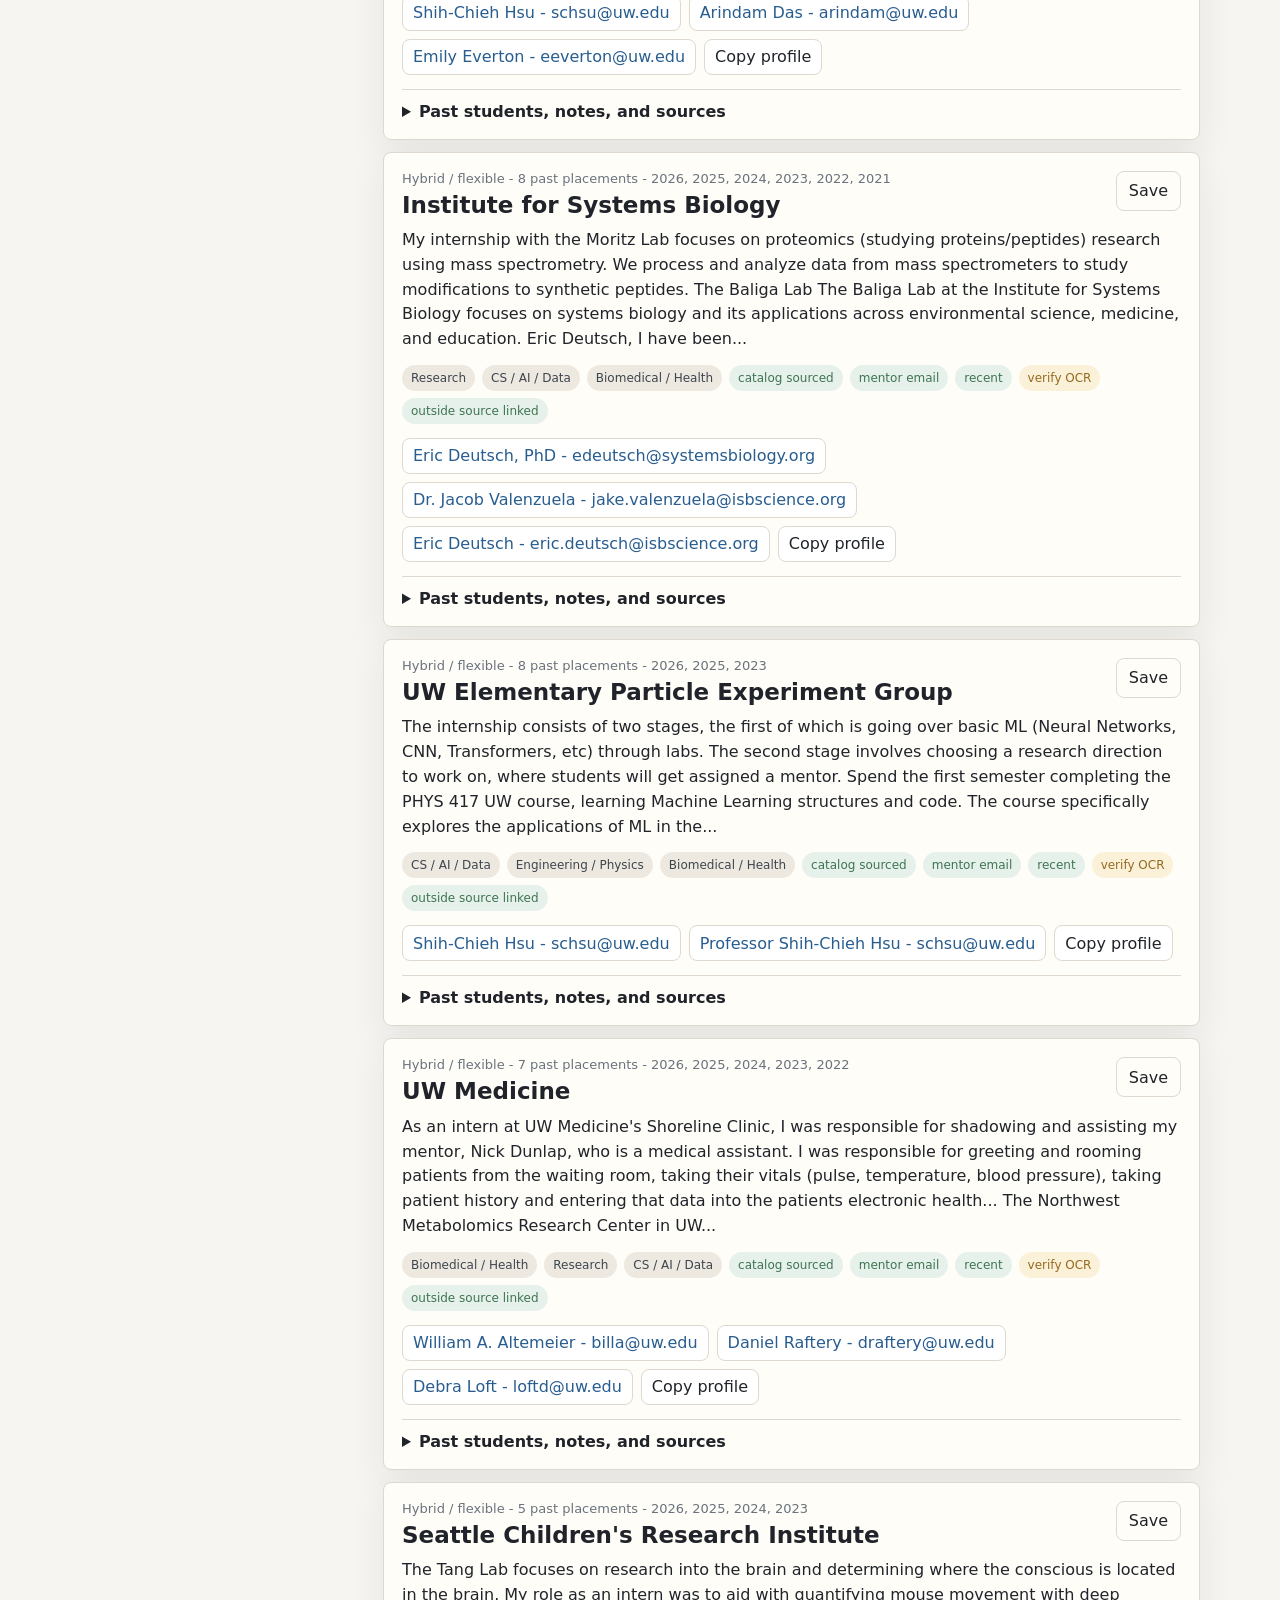
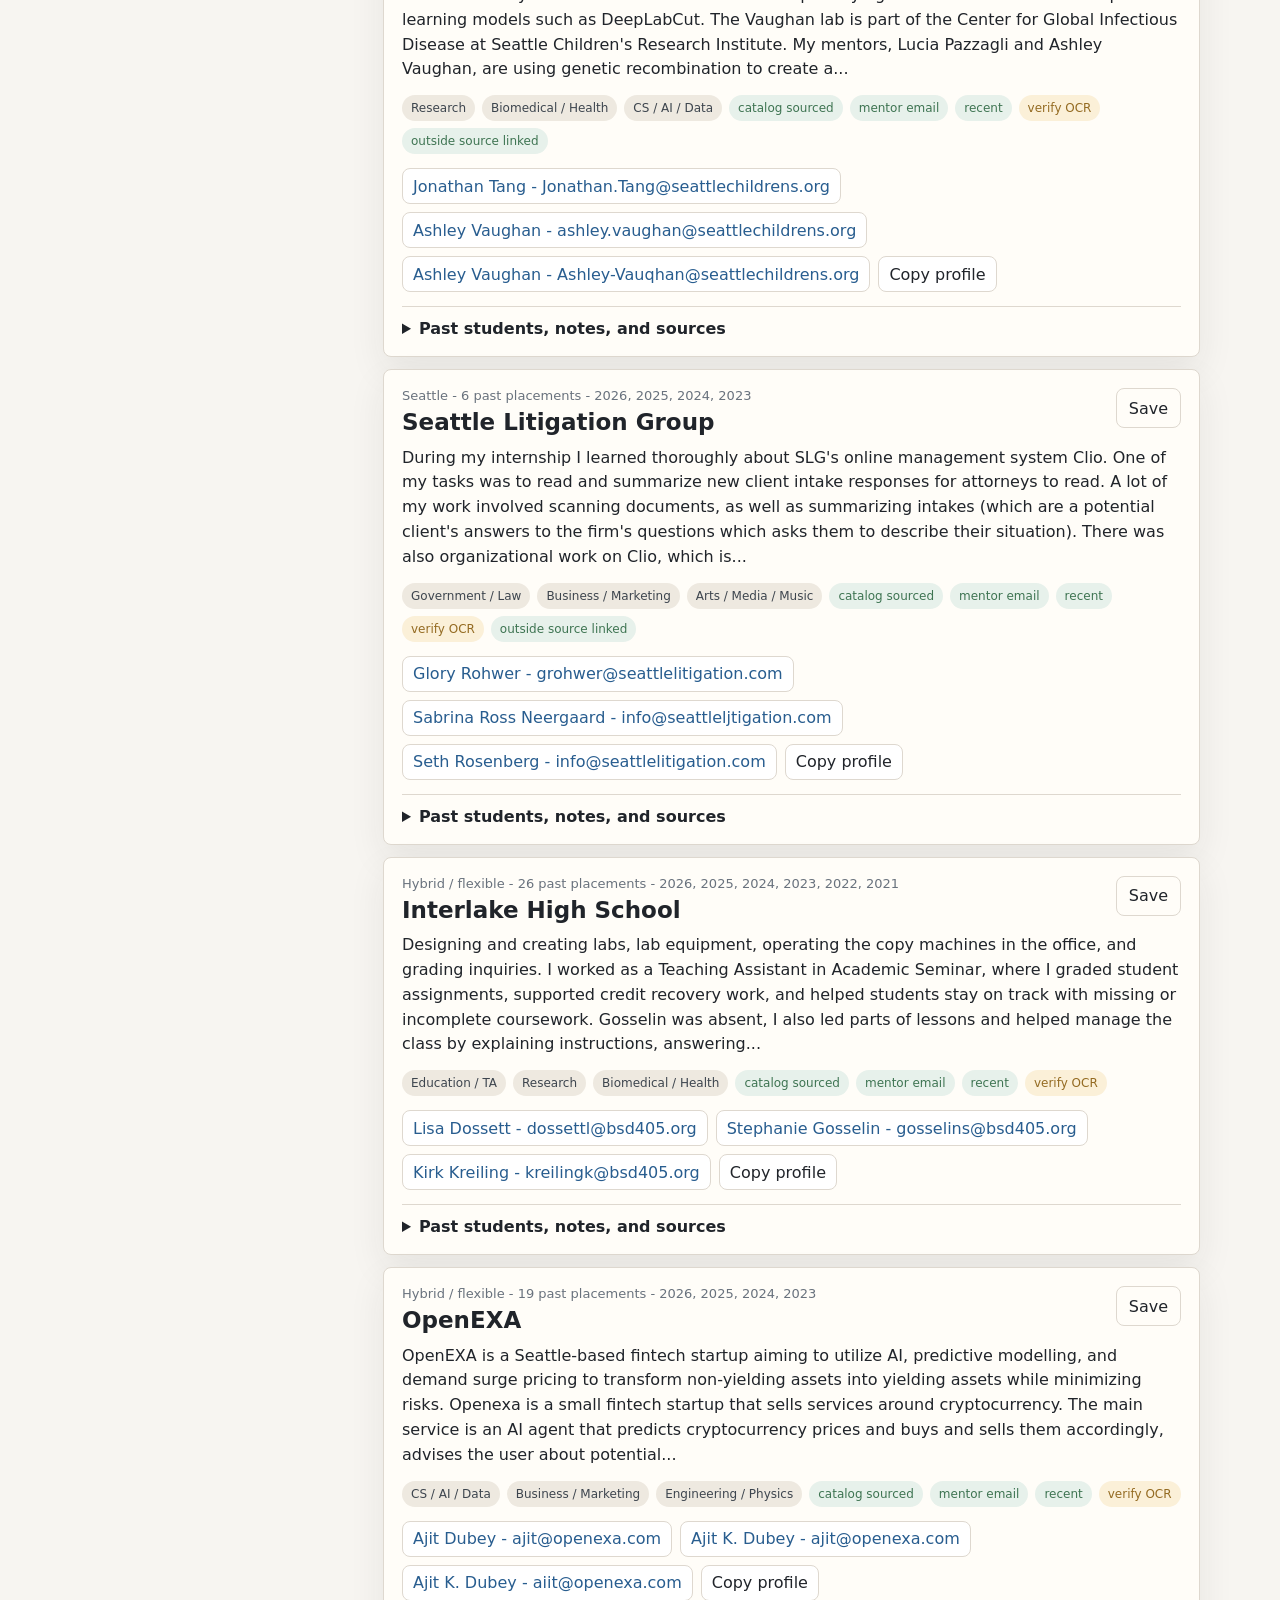
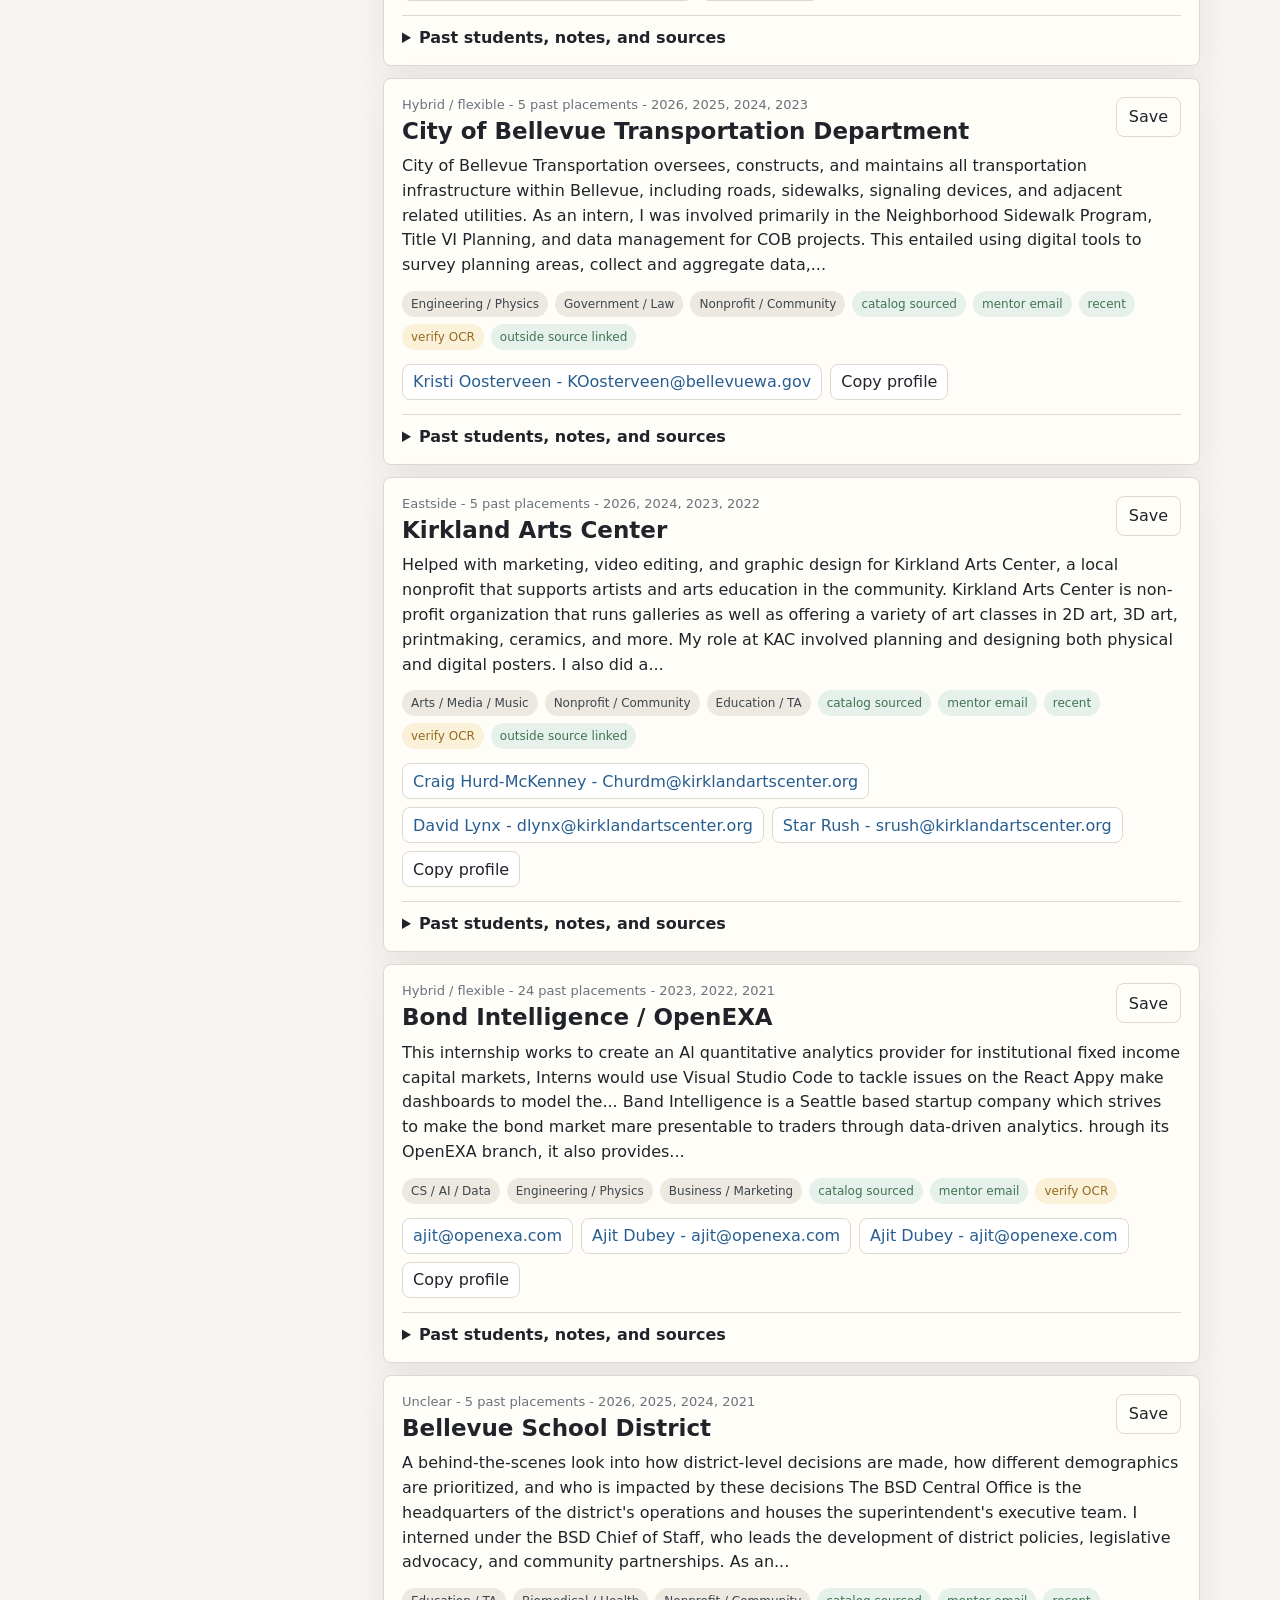
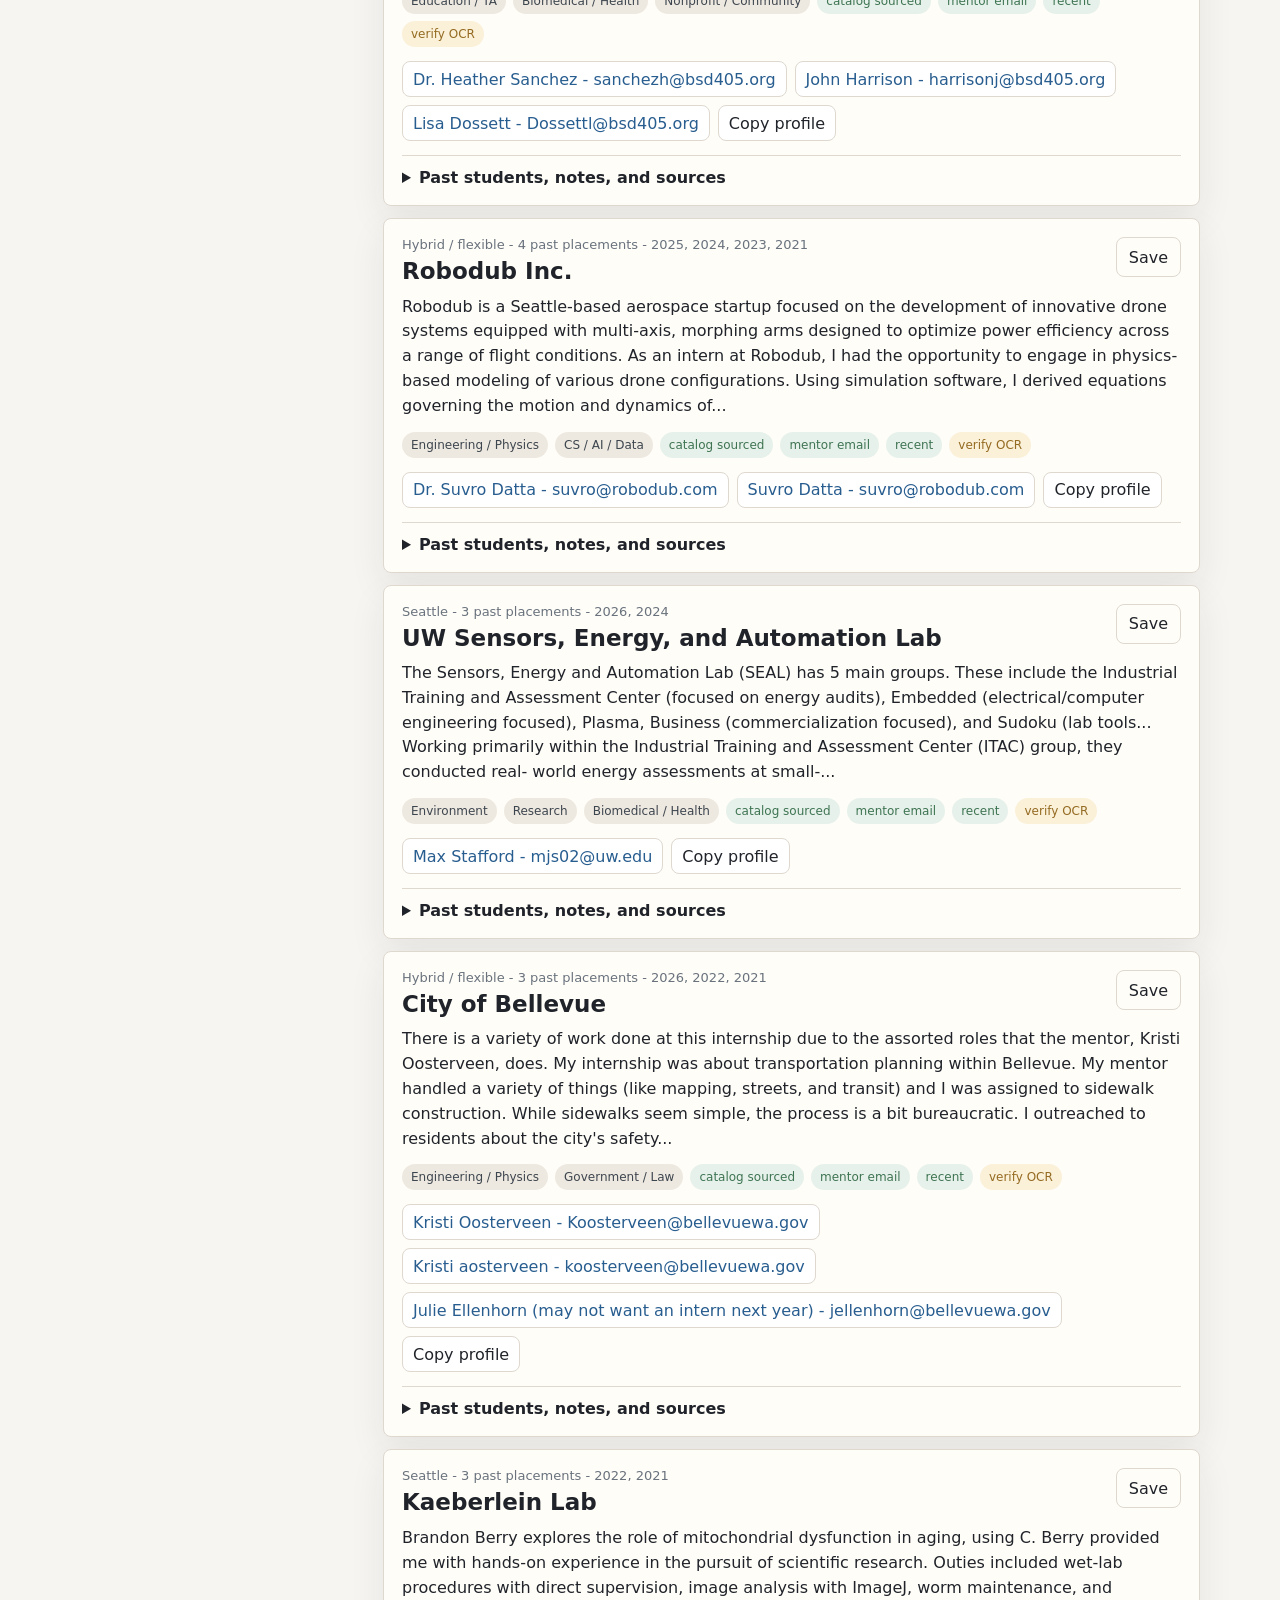
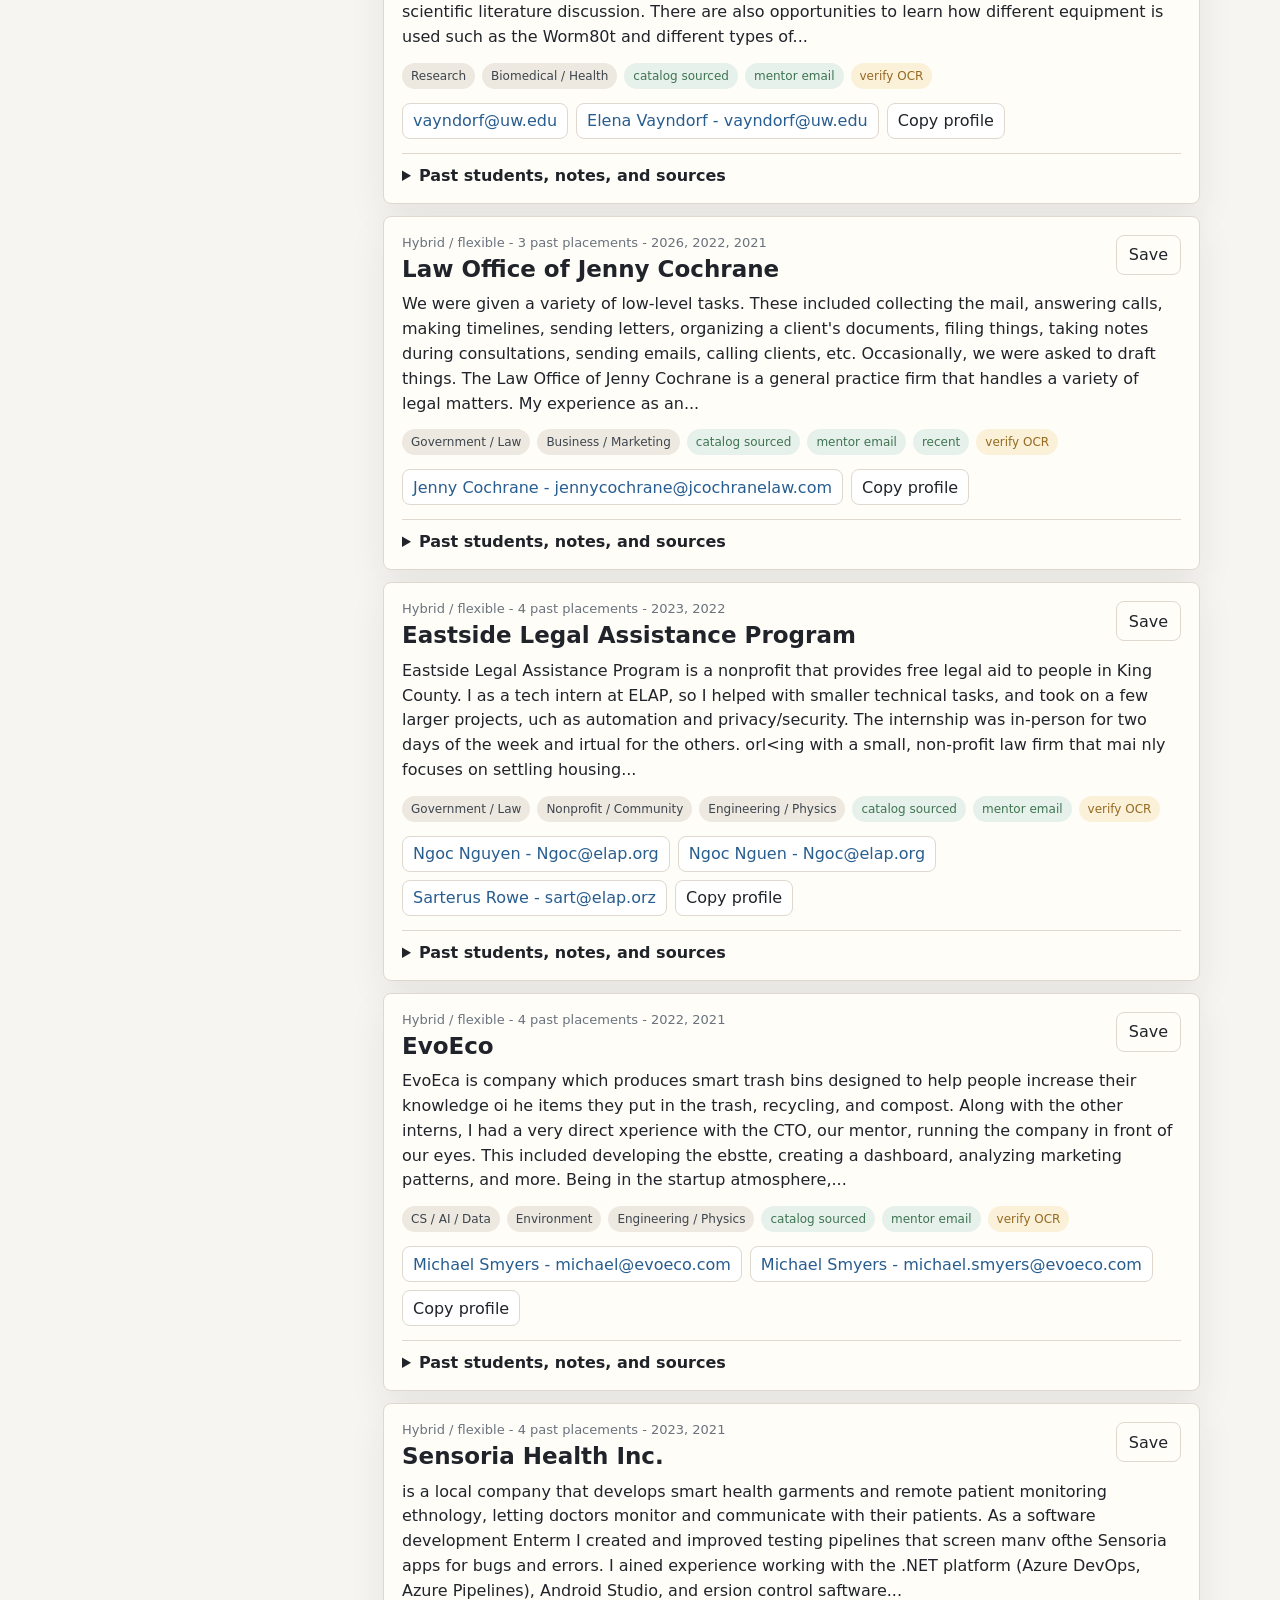
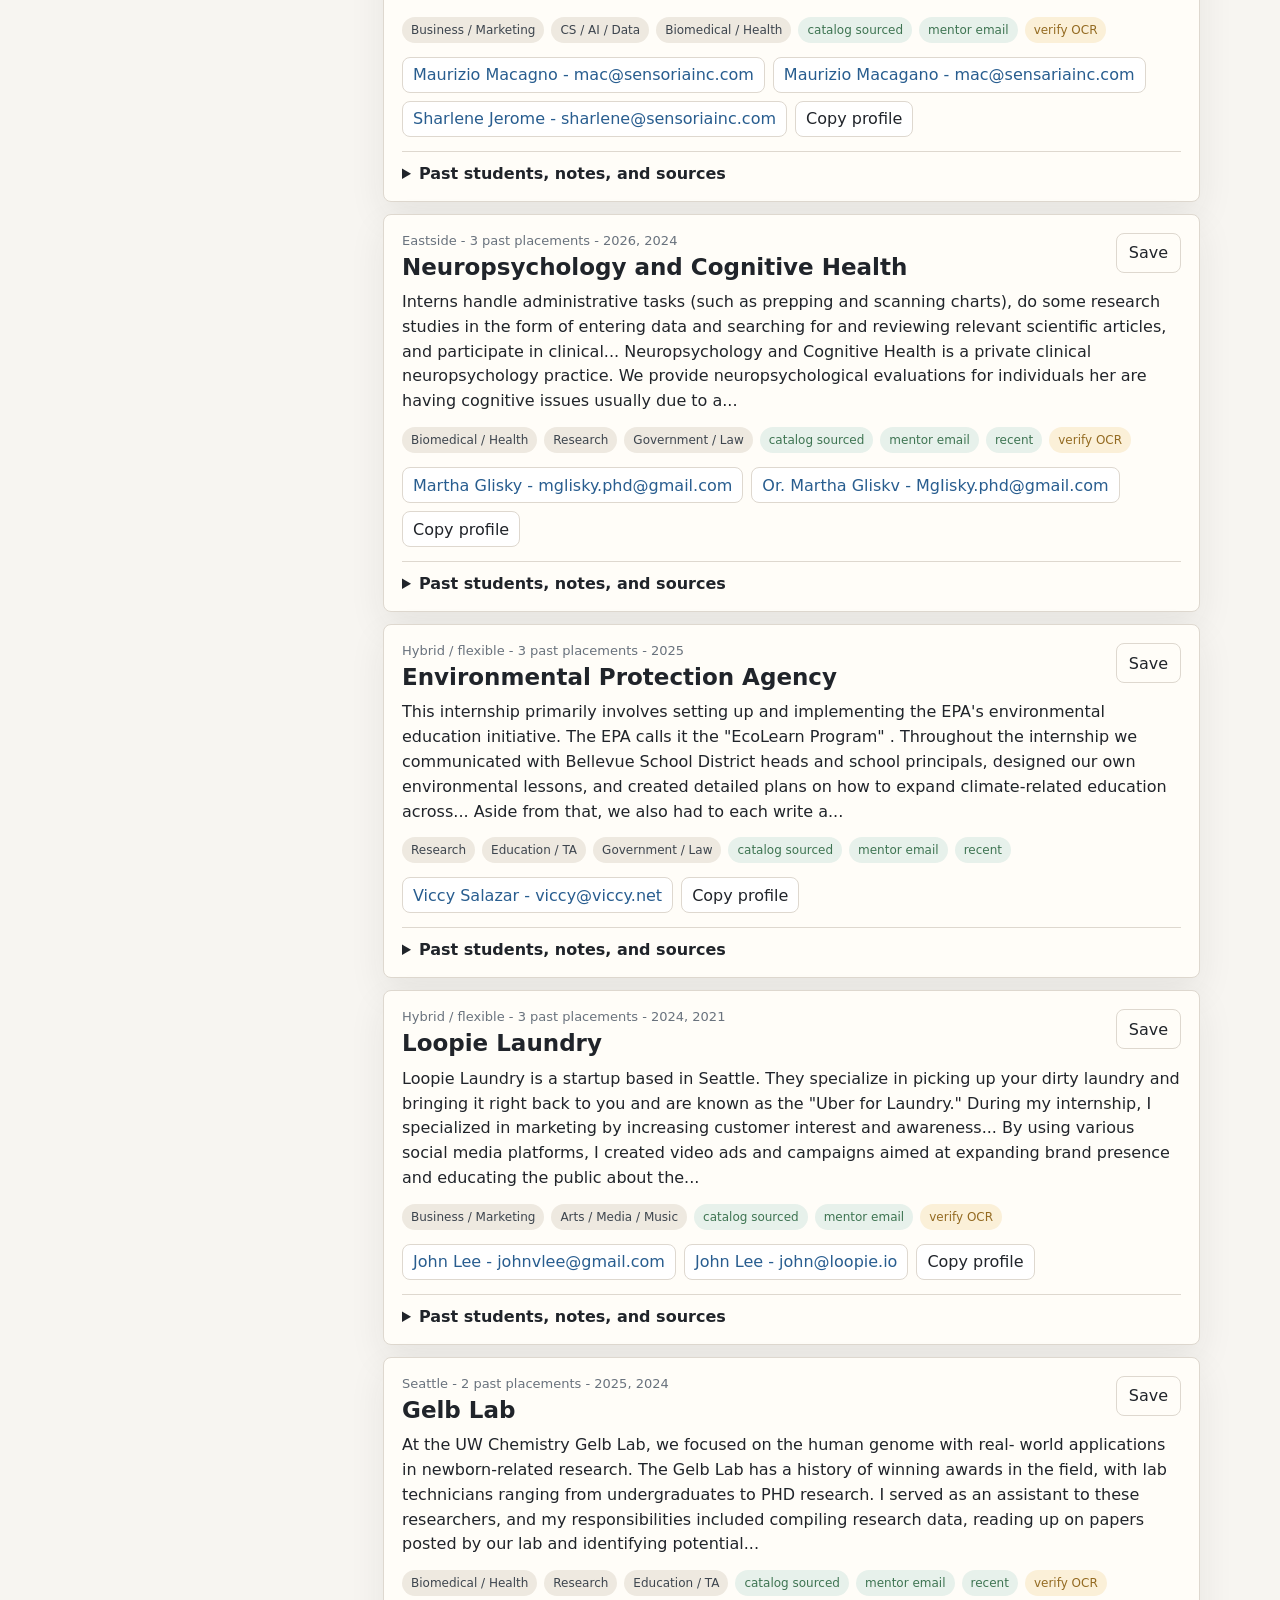
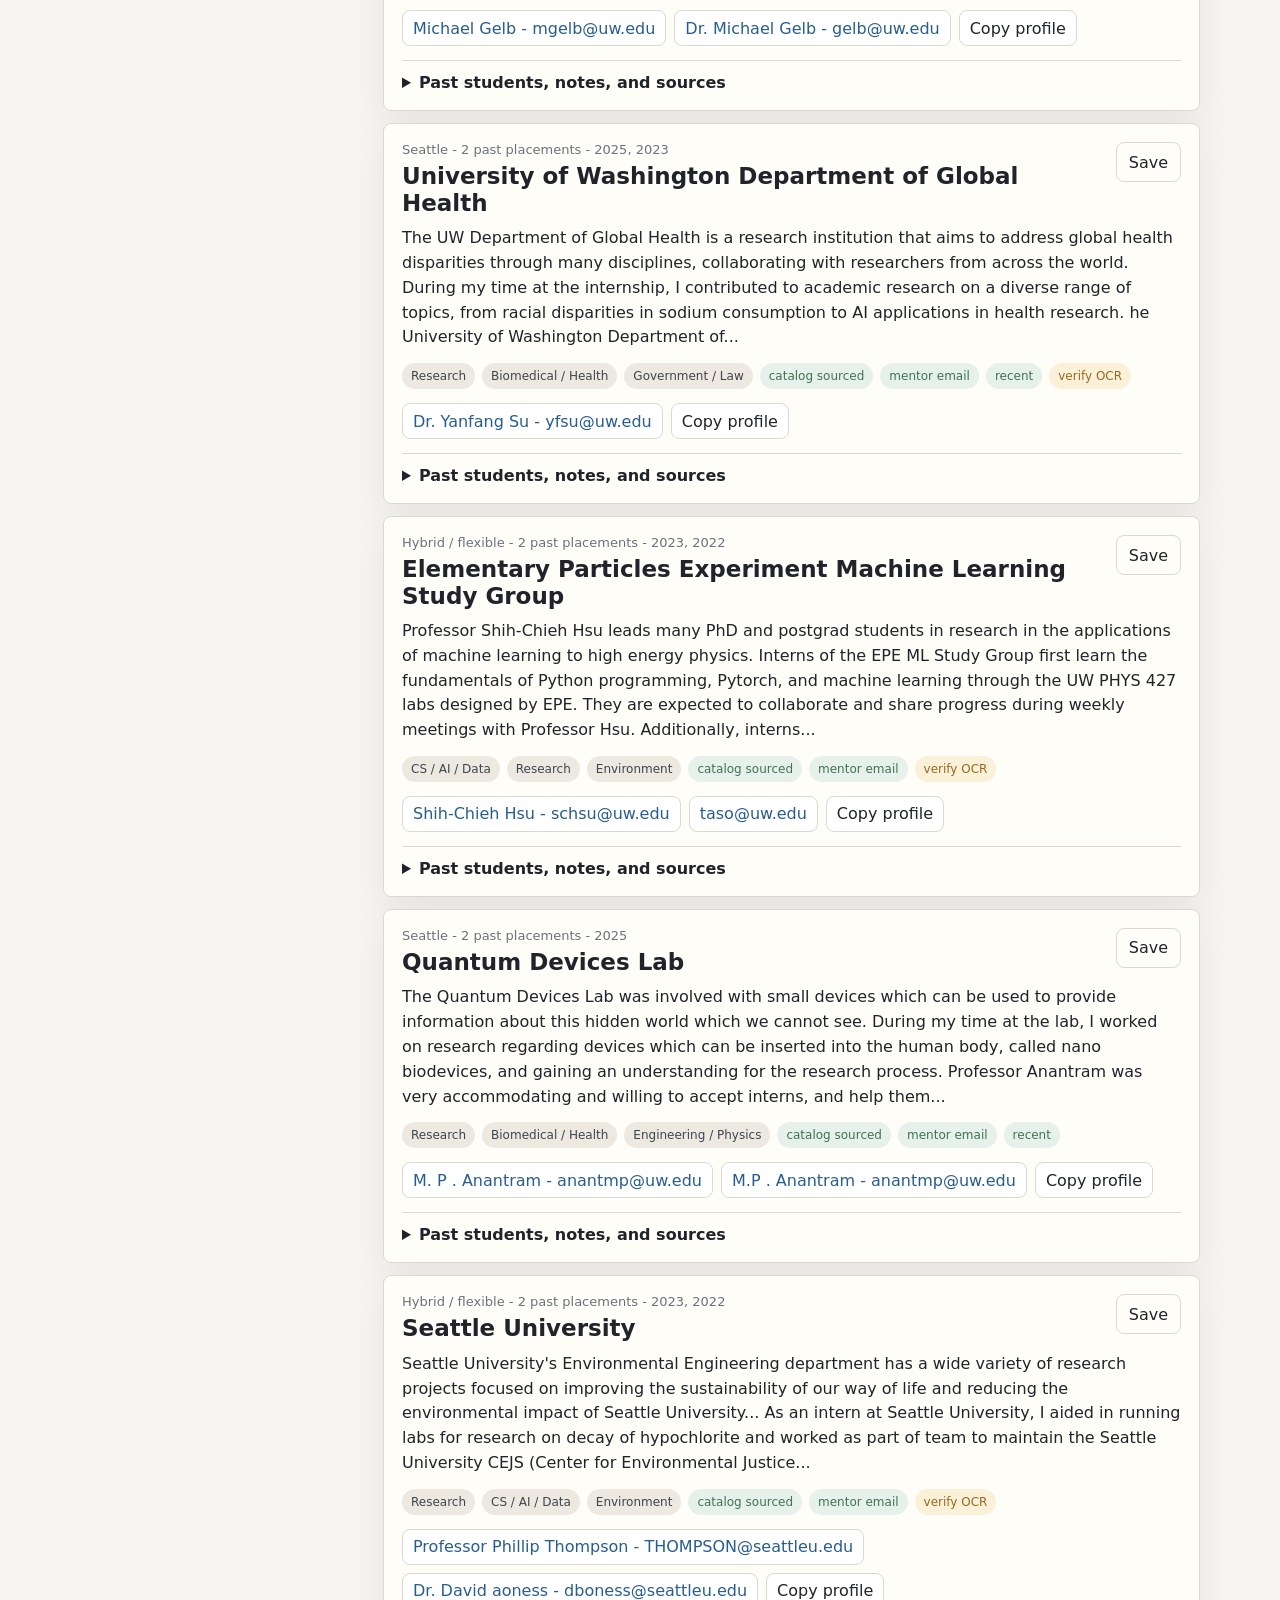
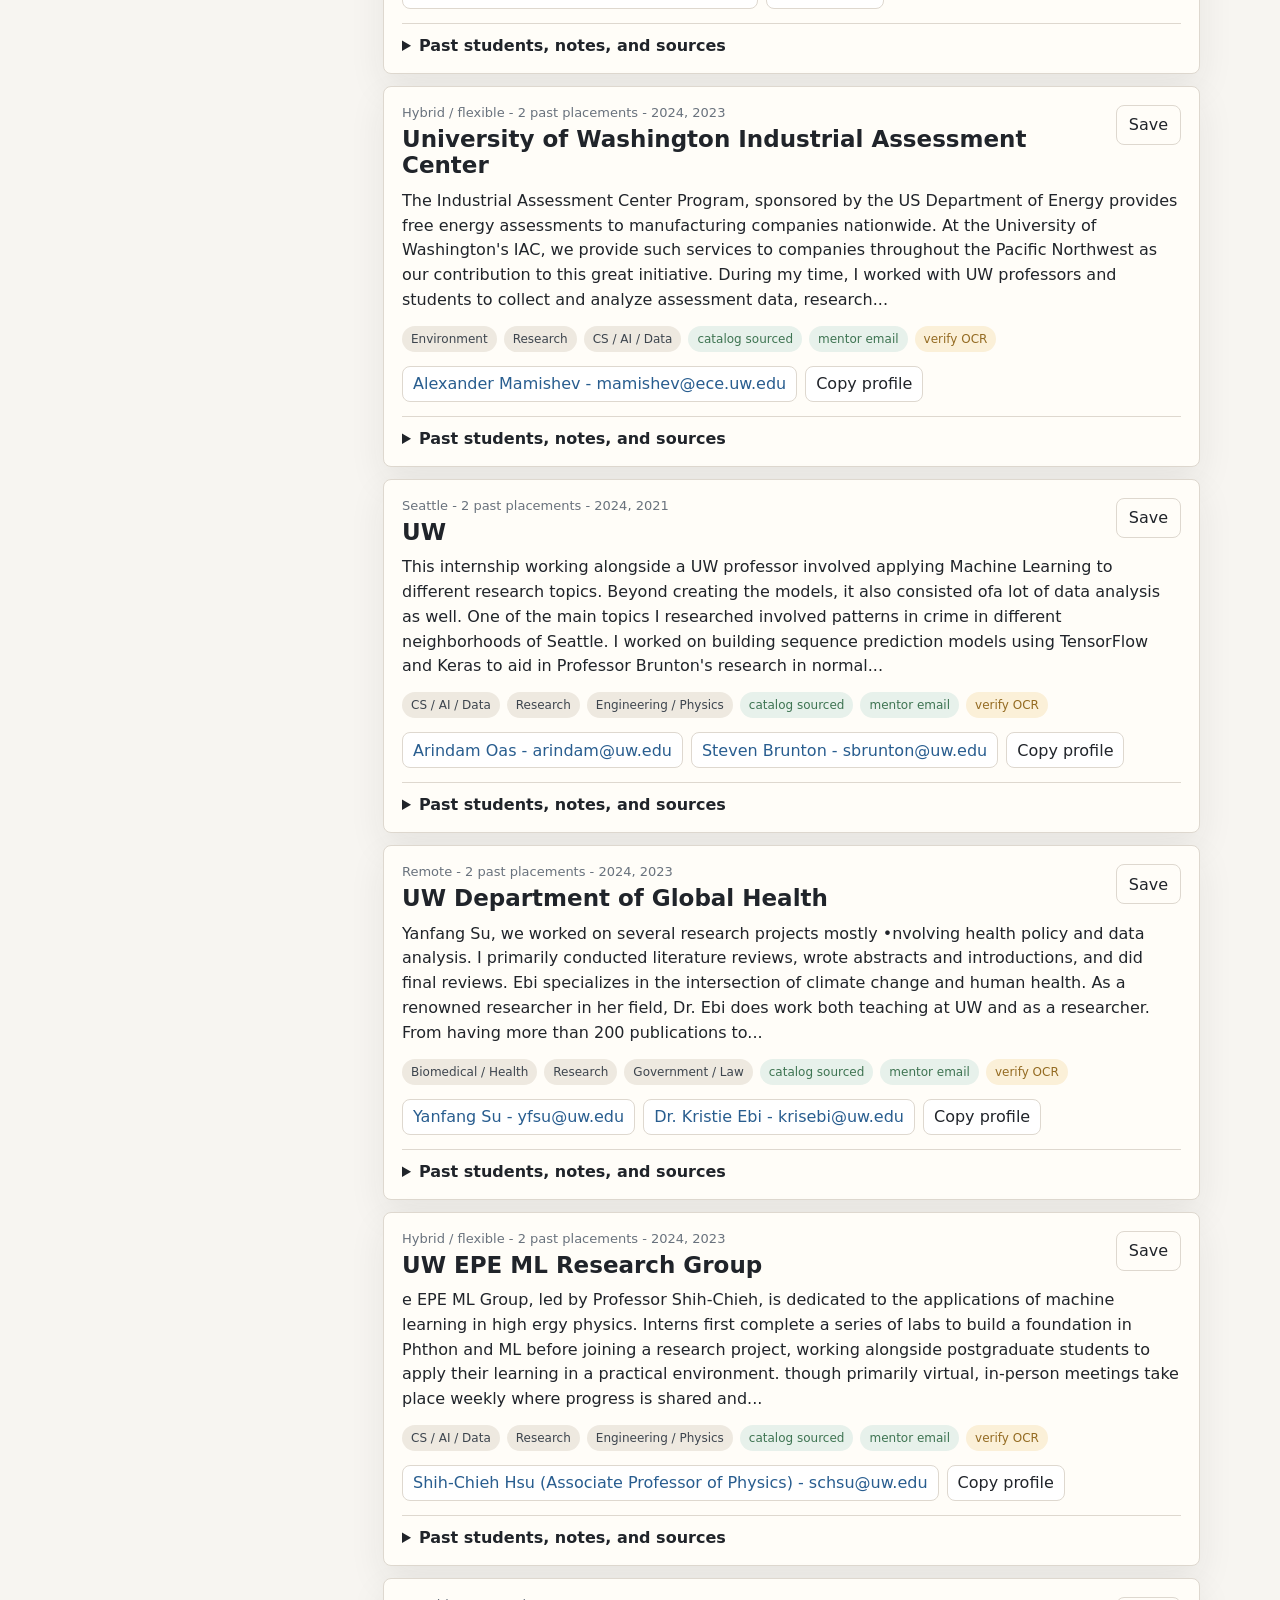
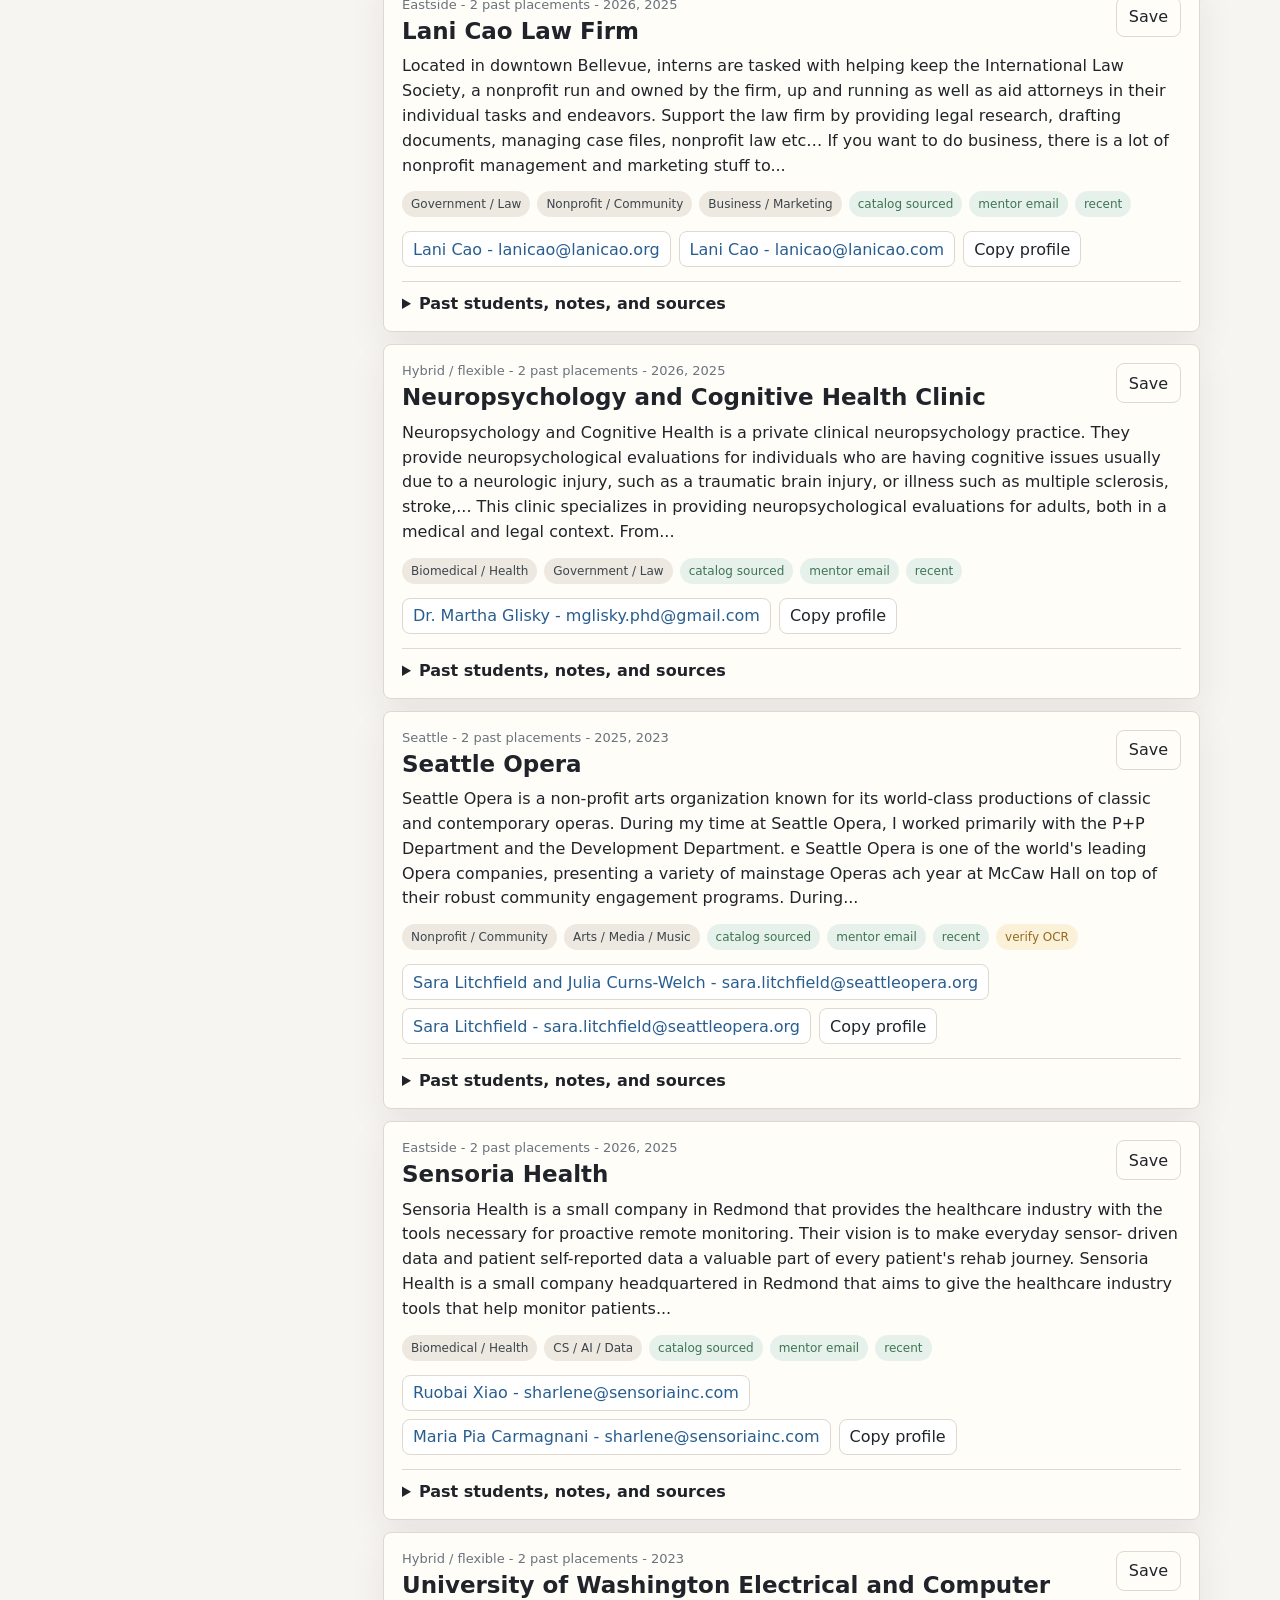
==== commit 7a0563a5: "Polish source-backed public UI" ====
--- a/index.html
+++ b/index.html
@@ -14,6 +14,9 @@
         <p class="eyebrow">Interlake internship catalog guide</p>
         <h1>Senior internships, with sources attached.</h1>
         <p class="lede">Browse past placements, mentor contacts, catalog page references, and source links so people can verify before they email.</p>
+        <div class="source-note">
+          <strong>Source note:</strong> profile details come from the internship catalogs. Scanned catalog pages are marked as OCR-recovered, and outside notes only appear with a linked source.
+        </div>
       </div>
       <div class="header-note">
         <strong id="profileCount">343</strong>
--- a/styles.css
+++ b/styles.css
@@ -82,6 +82,22 @@
   line-height: 1.5;
 }
 
+.source-note {
+  max-width: 700px;
+  margin-top: 18px;
+  border: 1px solid var(--line);
+  border-left: 3px solid var(--blue);
+  border-radius: 8px;
+  background: #fbfaf6;
+  color: #3b444d;
+  padding: 12px 14px;
+  line-height: 1.45;
+}
+
+.source-note strong {
+  color: var(--ink);
+}
+
 .header-note {
   border-left: 3px solid var(--green);
   padding-left: 16px;
@@ -167,6 +183,11 @@
   margin-top: 12px;
   overflow-x: auto;
   padding-bottom: 2px;
+  scrollbar-width: none;
+}
+
+.quick-filters::-webkit-scrollbar {
+  display: none;
 }
 
 .quick-filter {
@@ -299,6 +320,10 @@
   box-shadow: var(--shadow);
 }
 
+.profile-card:hover {
+  border-color: #cfc4b6;
+}
+
 .card-top {
   display: flex;
   justify-content: space-between;
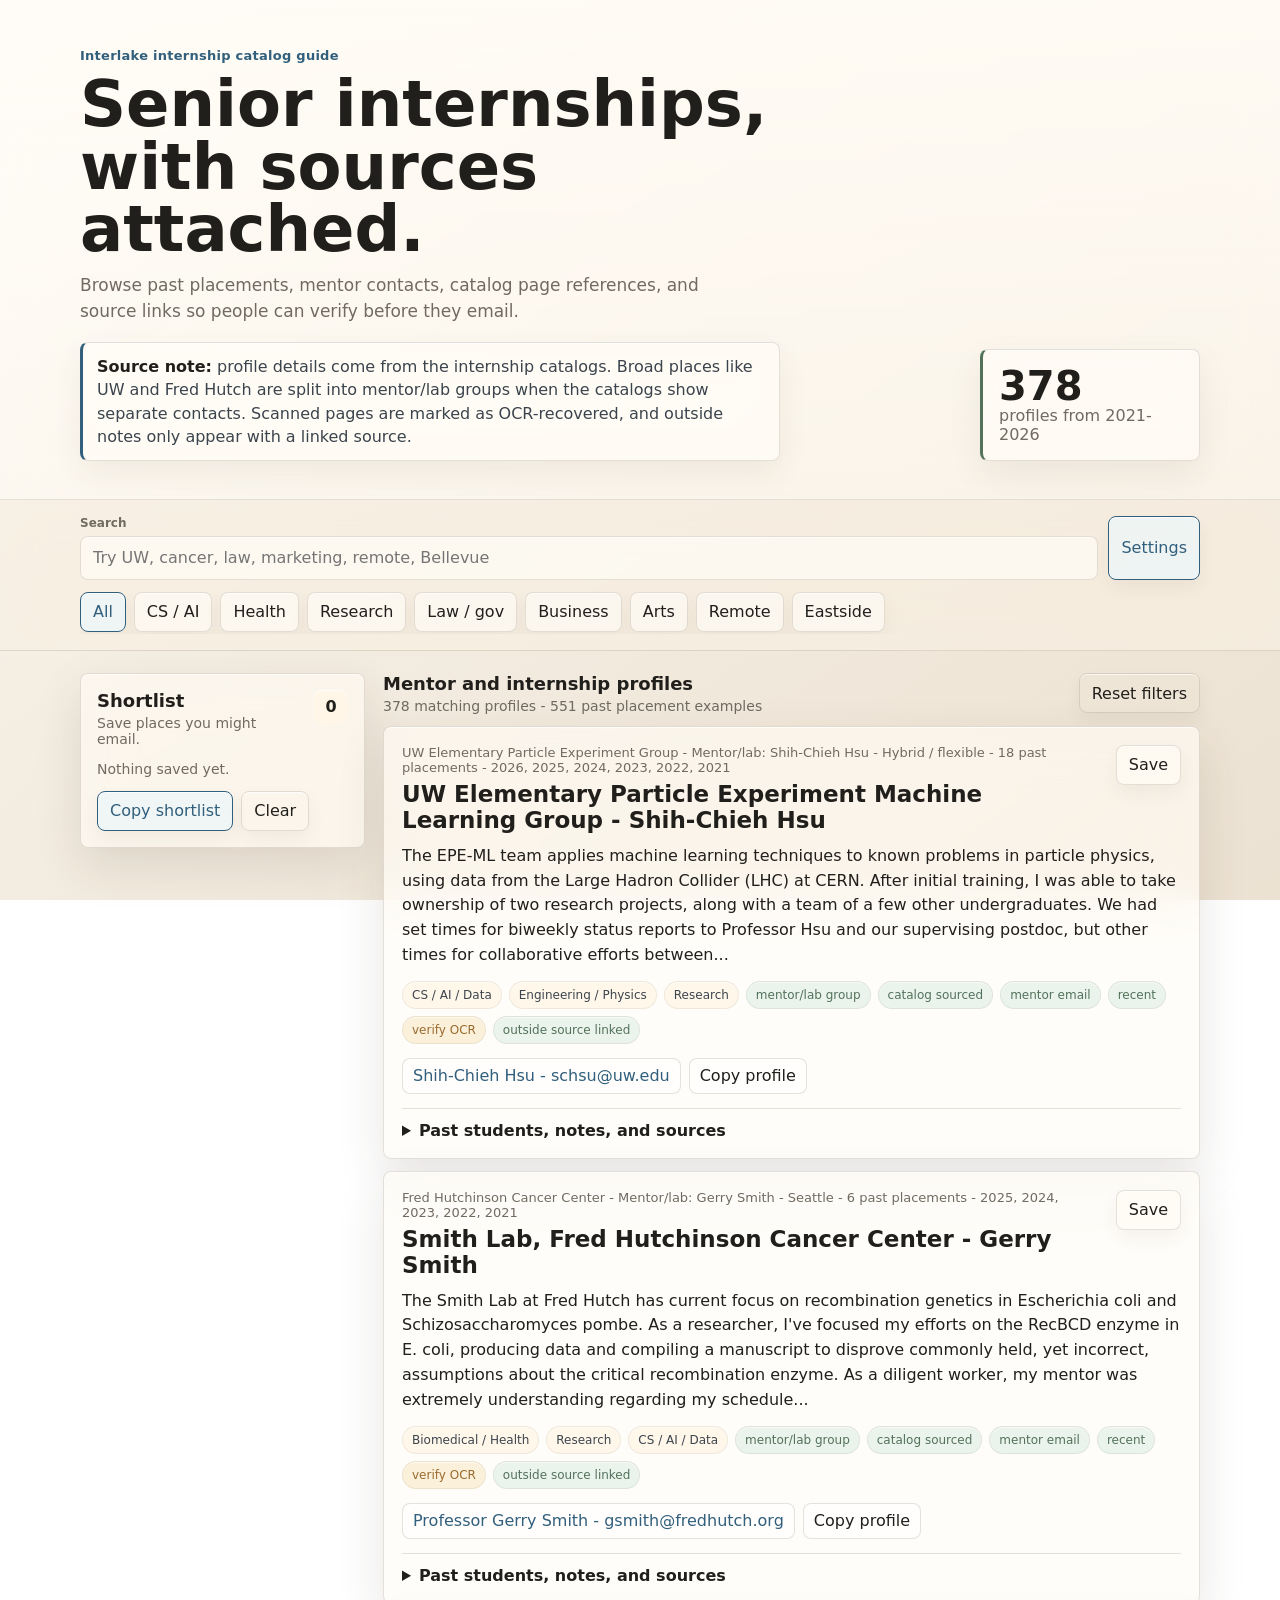
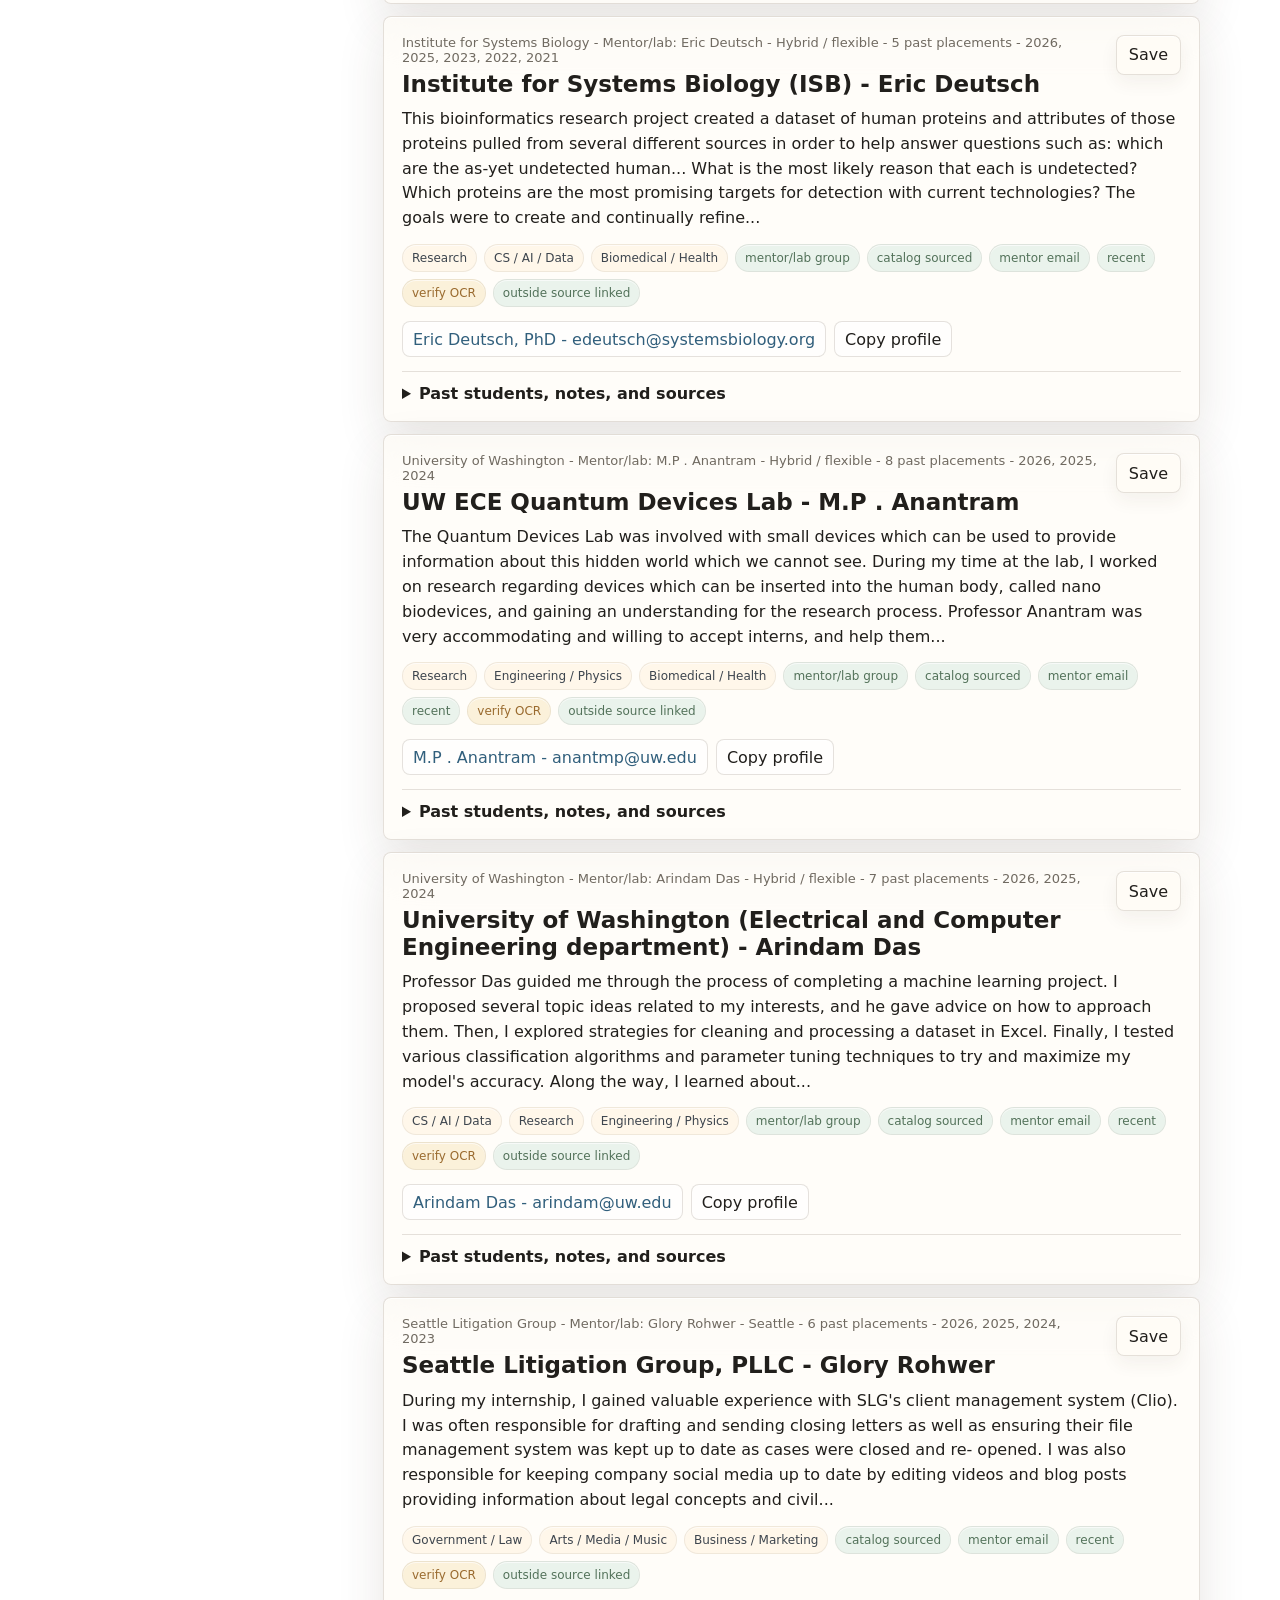
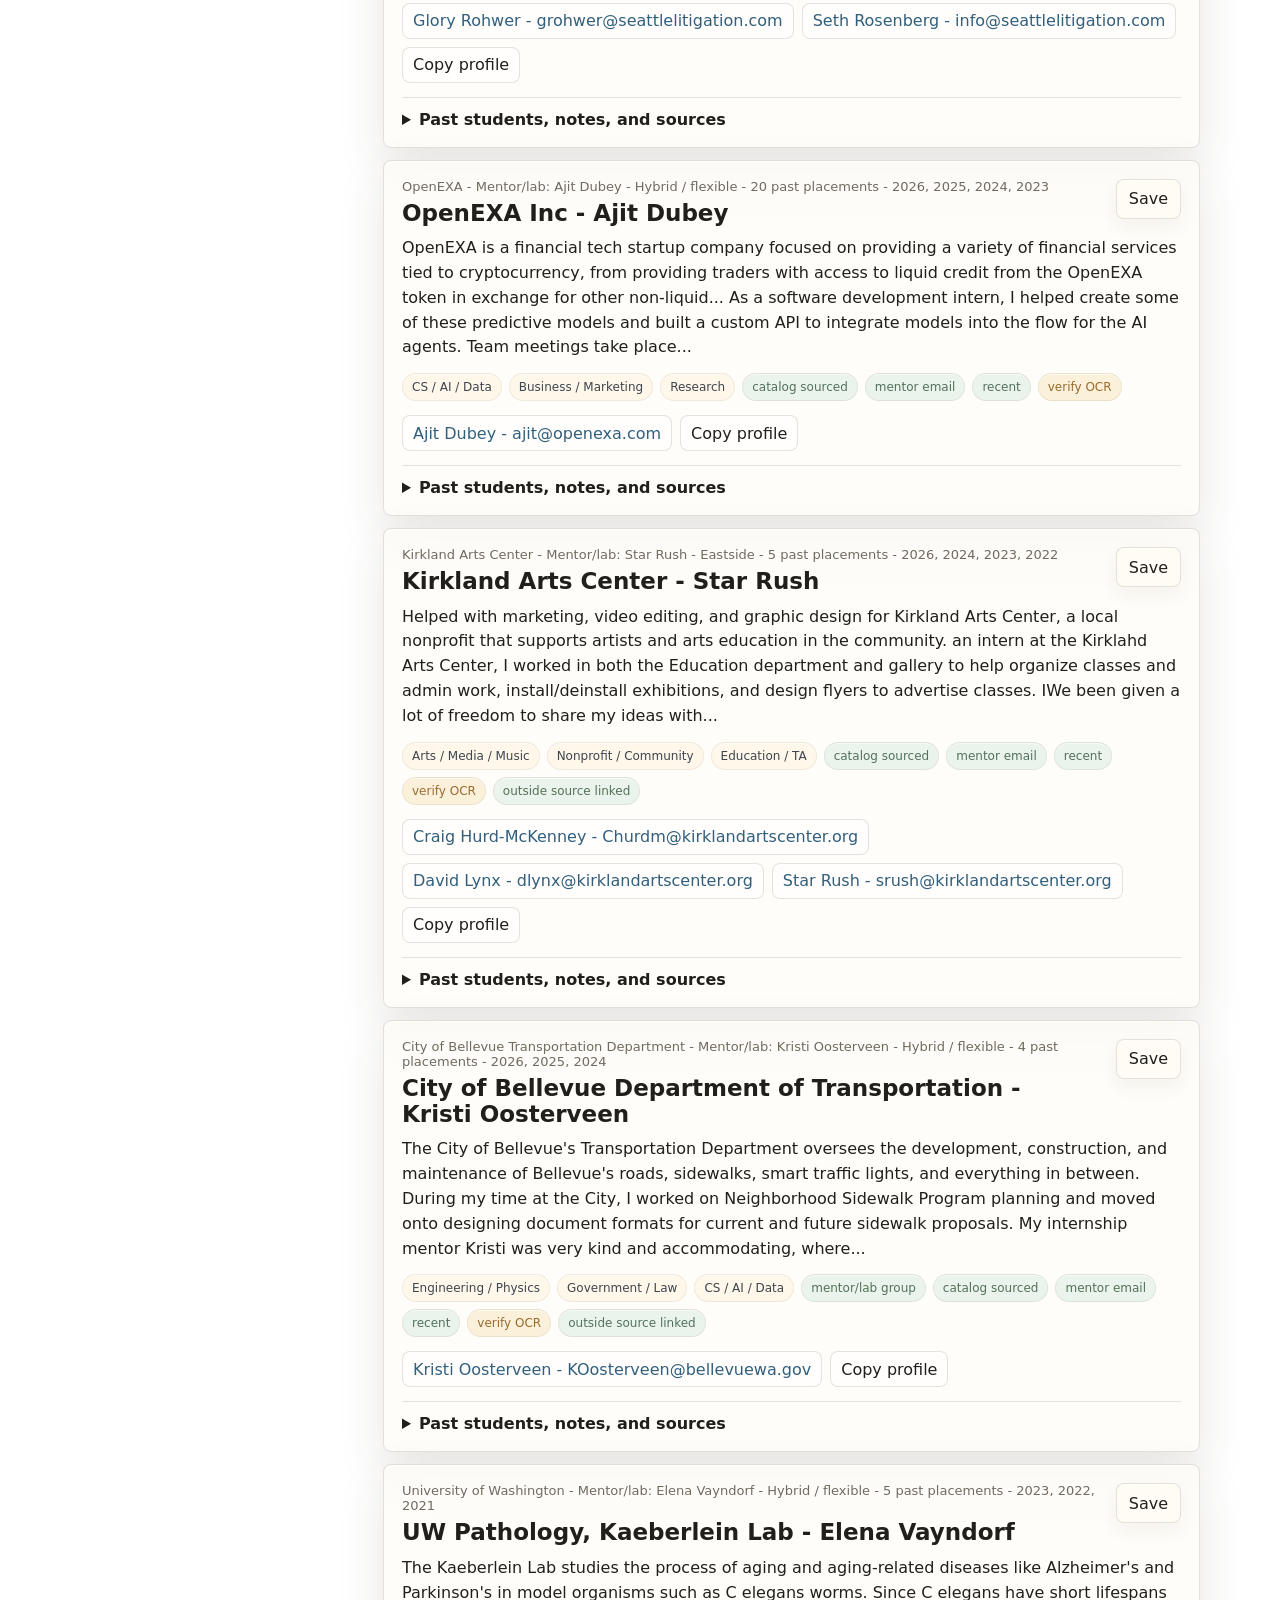
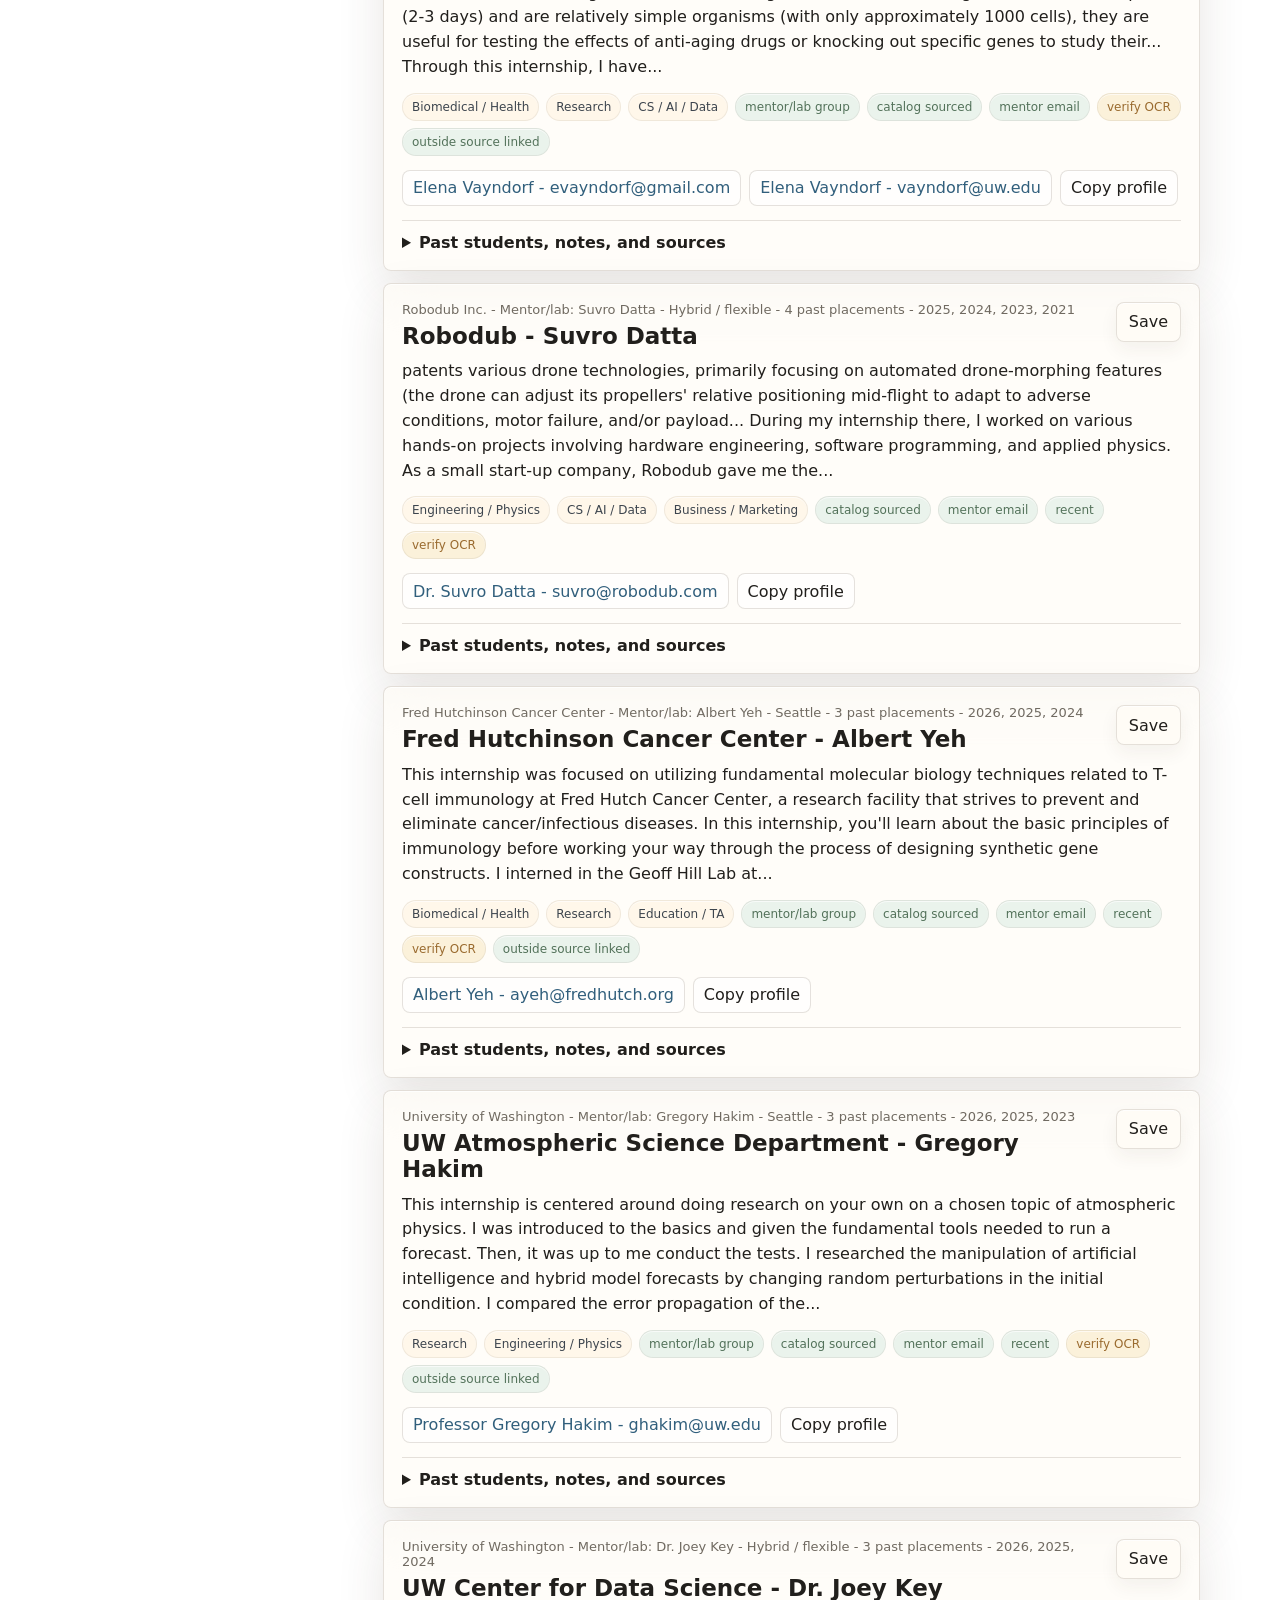
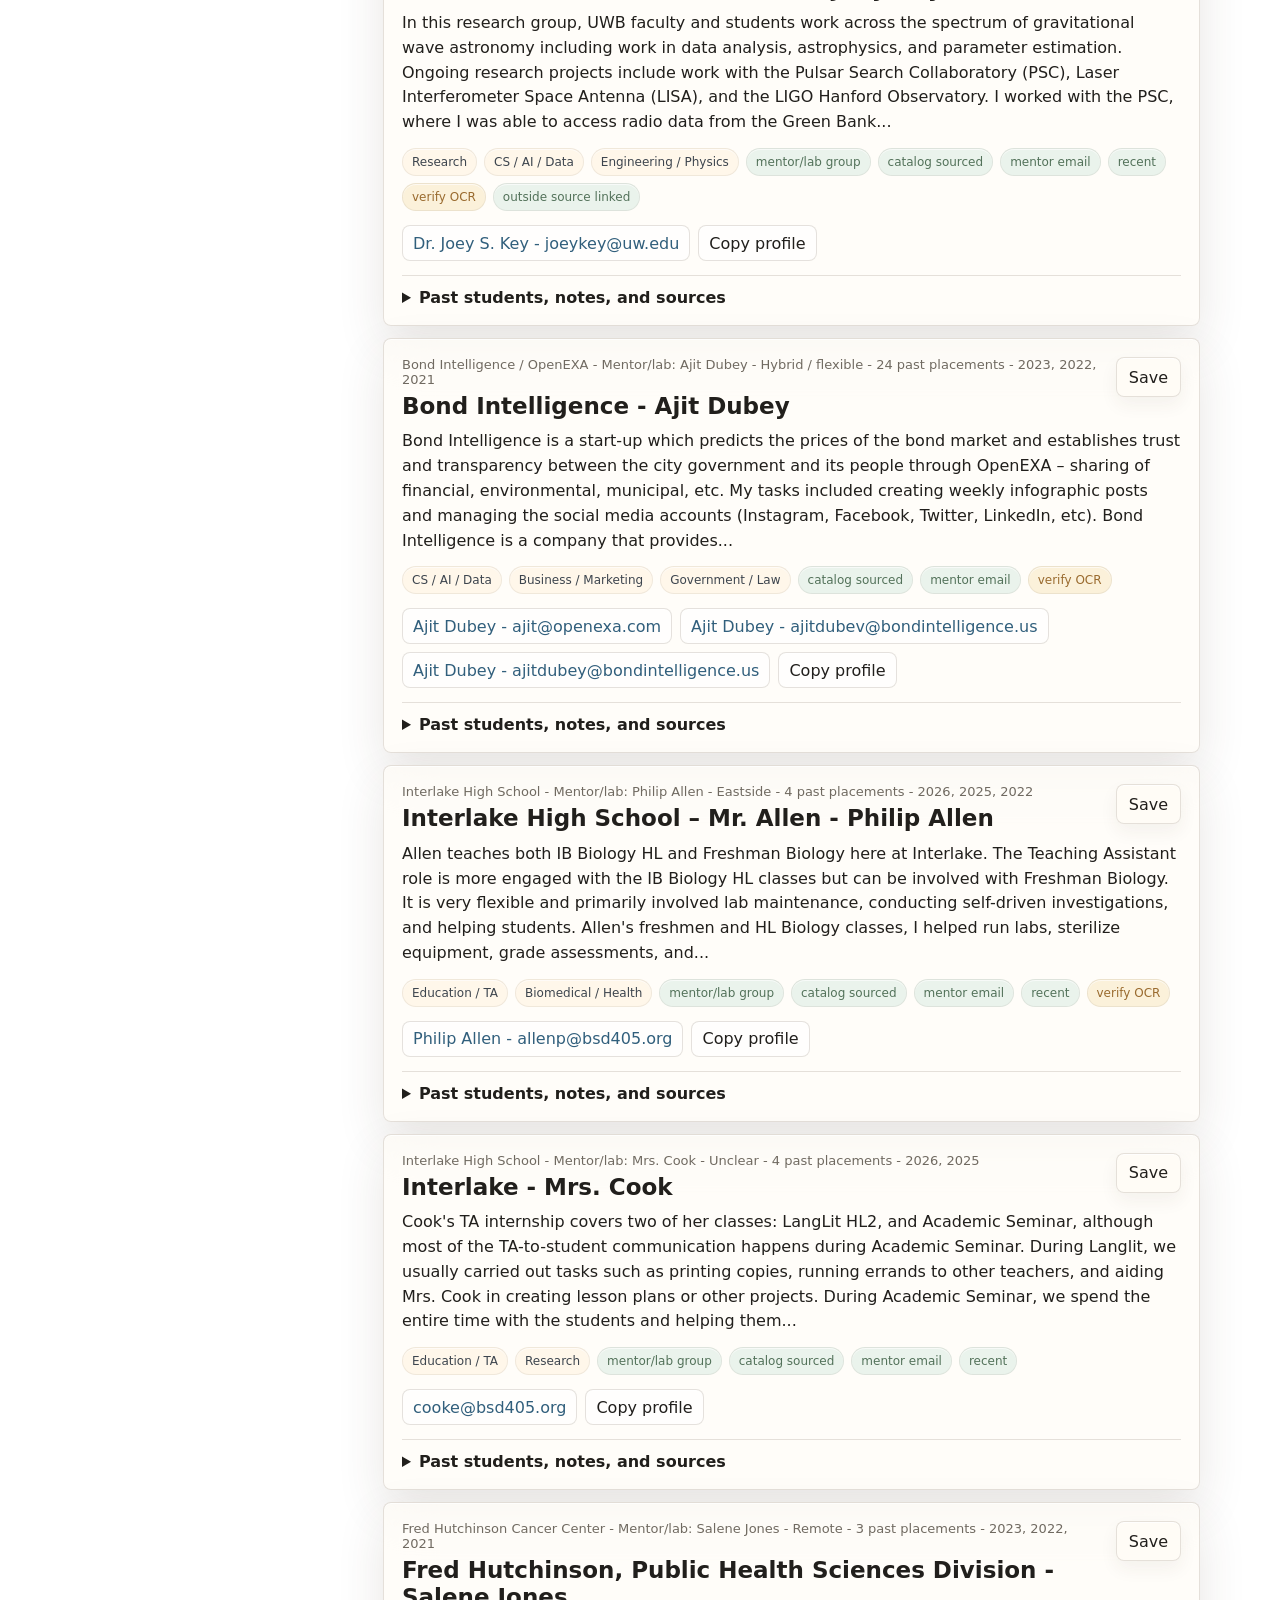
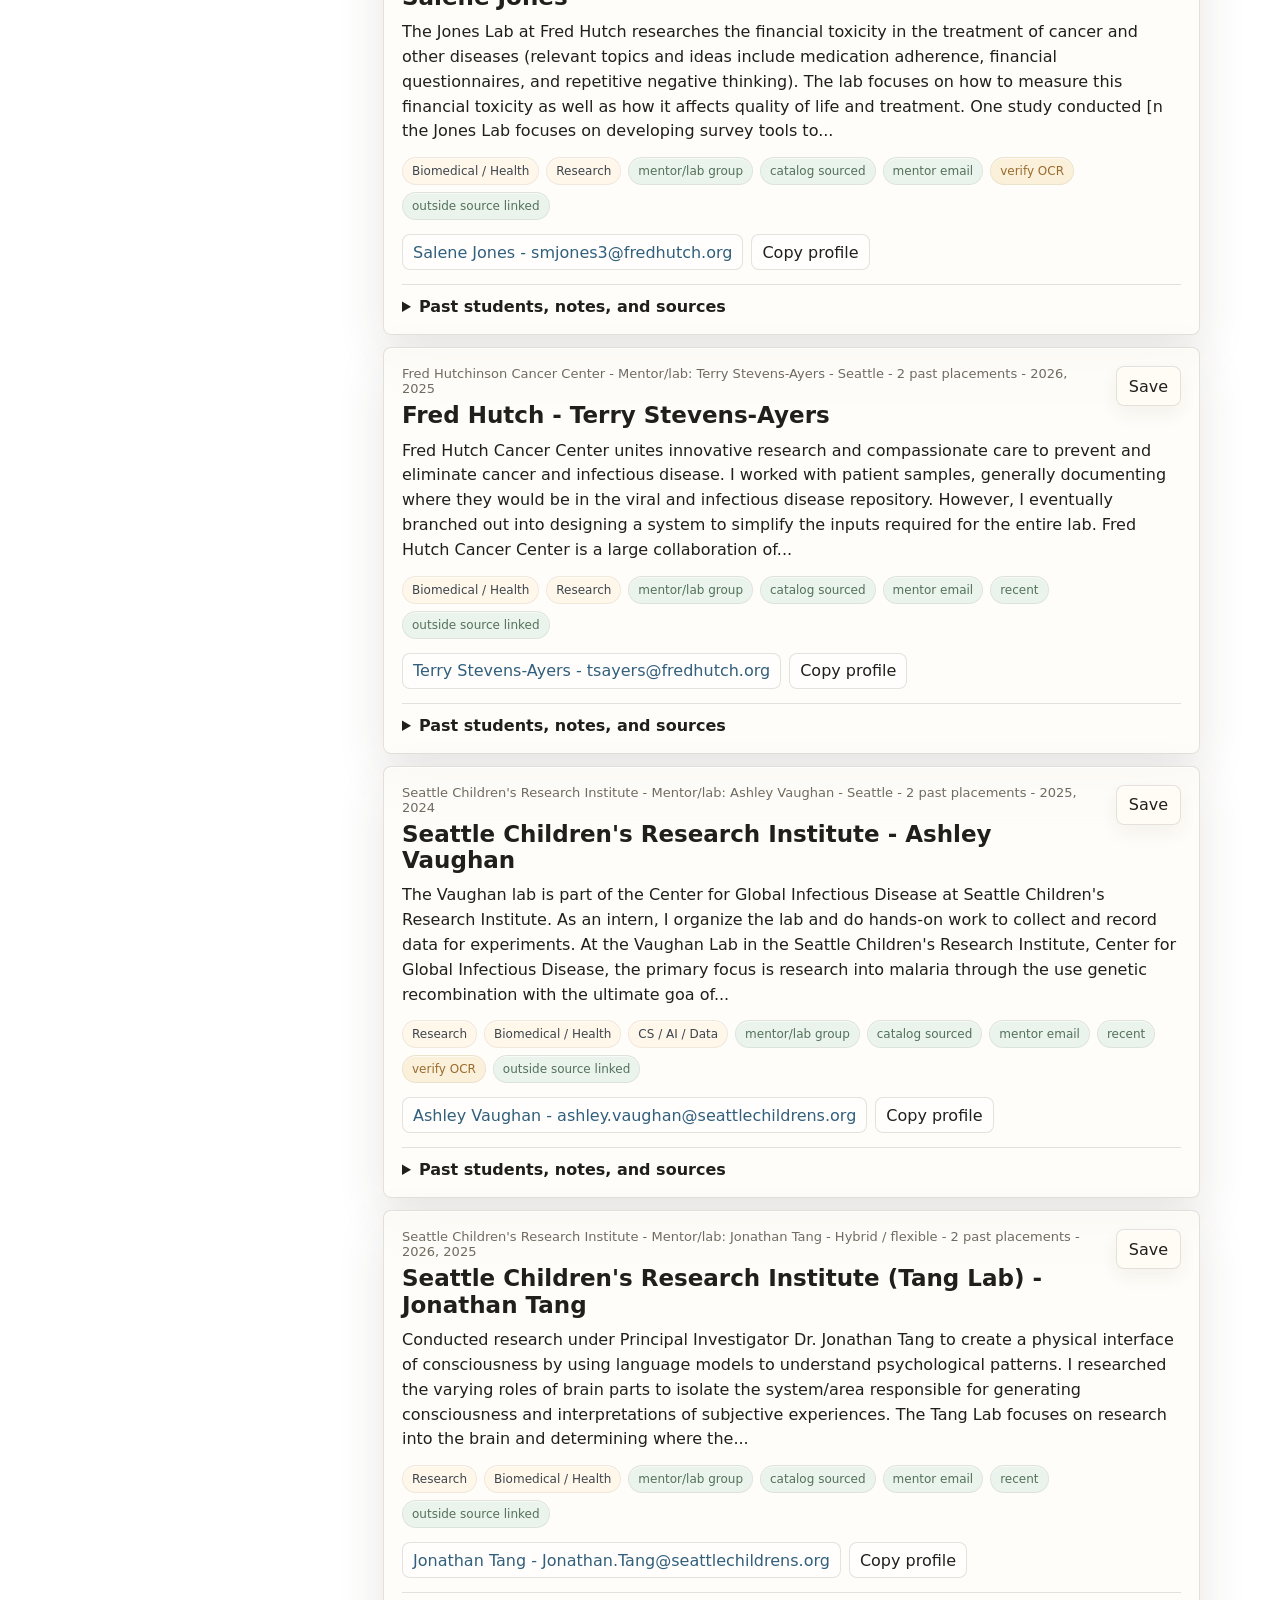
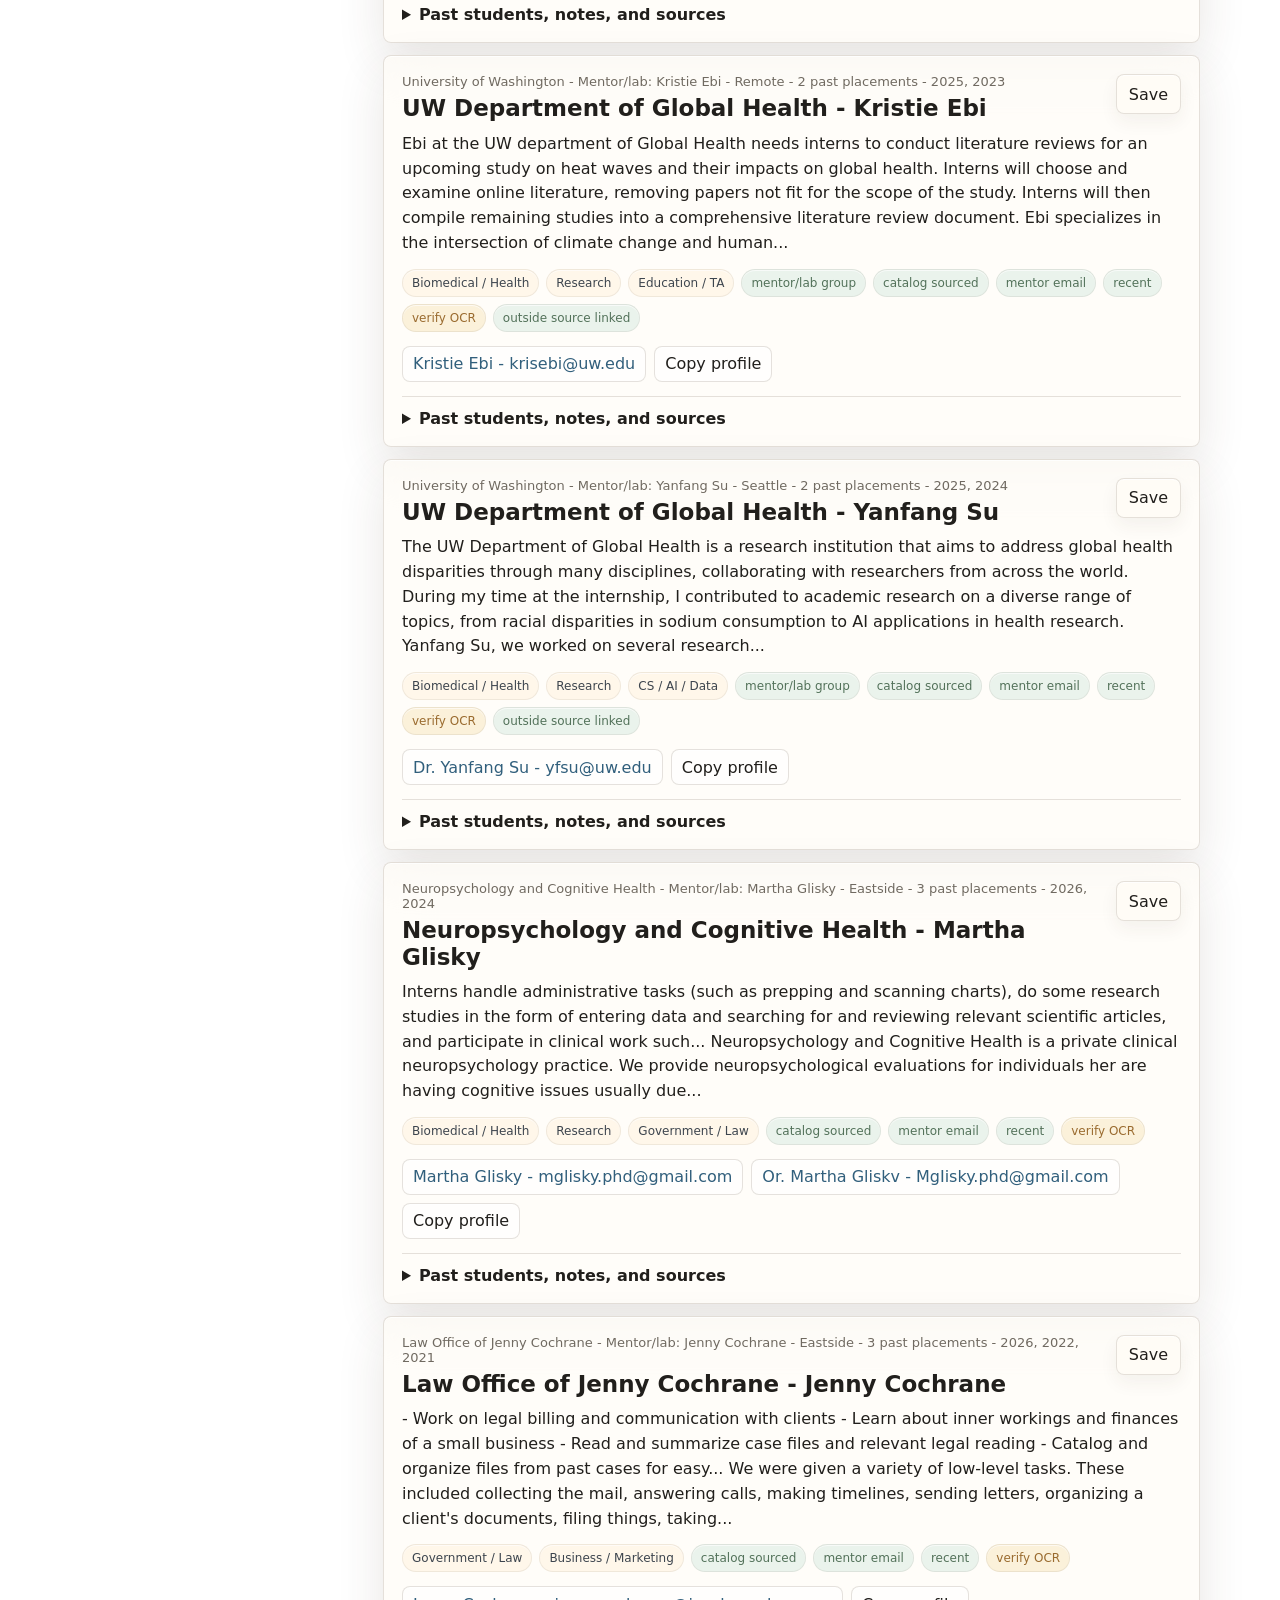
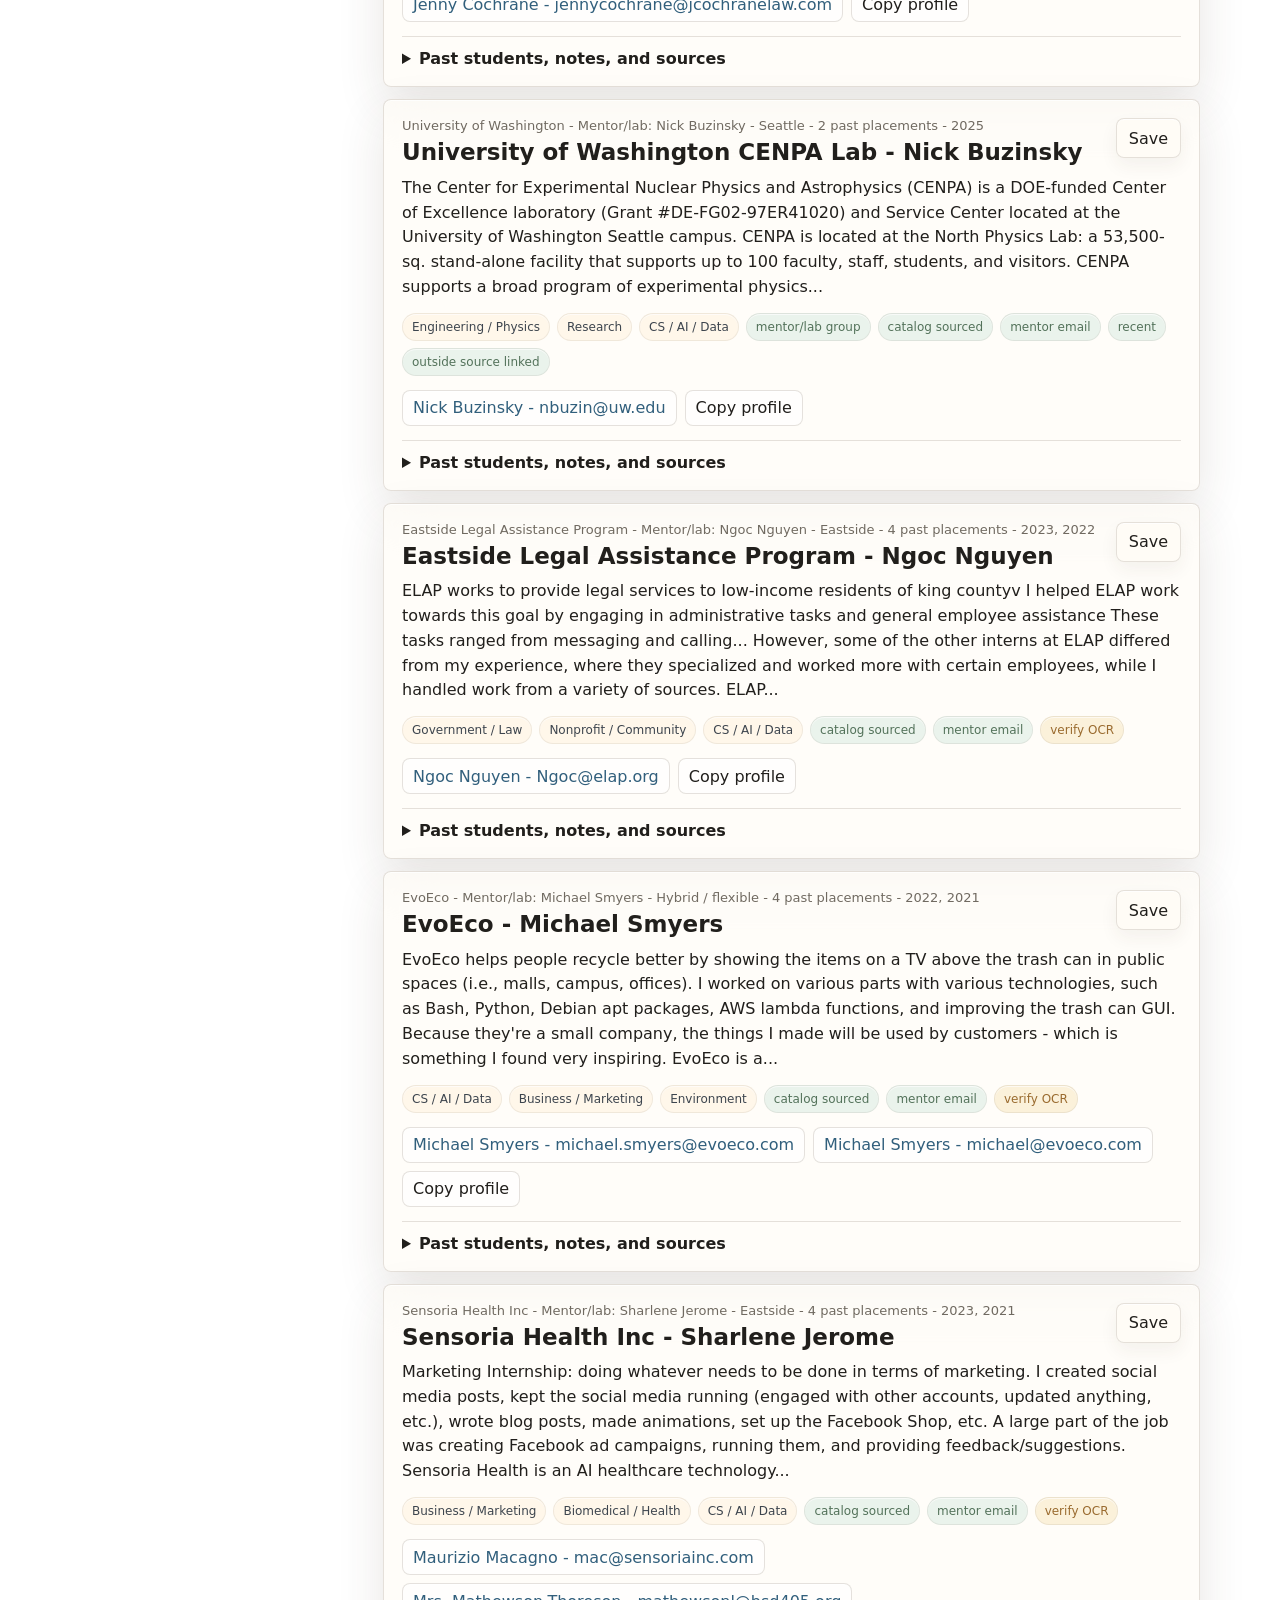
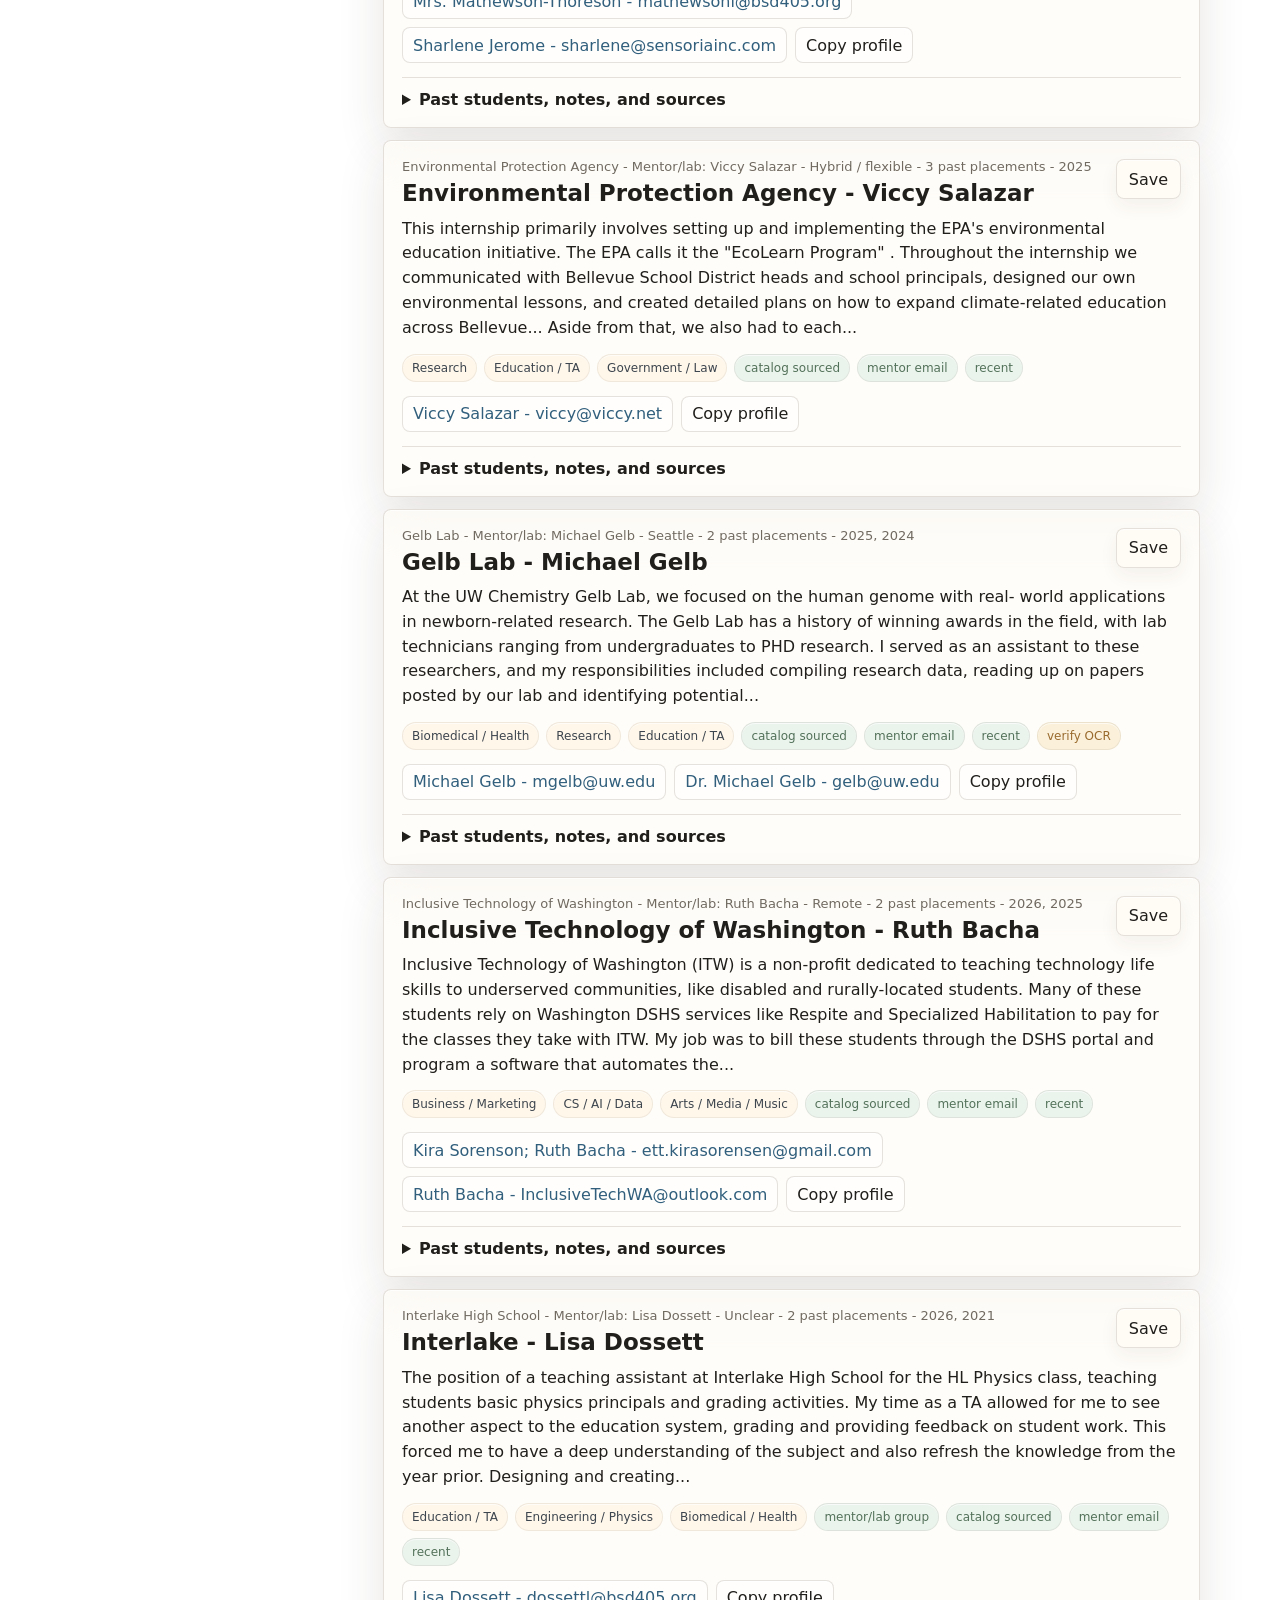
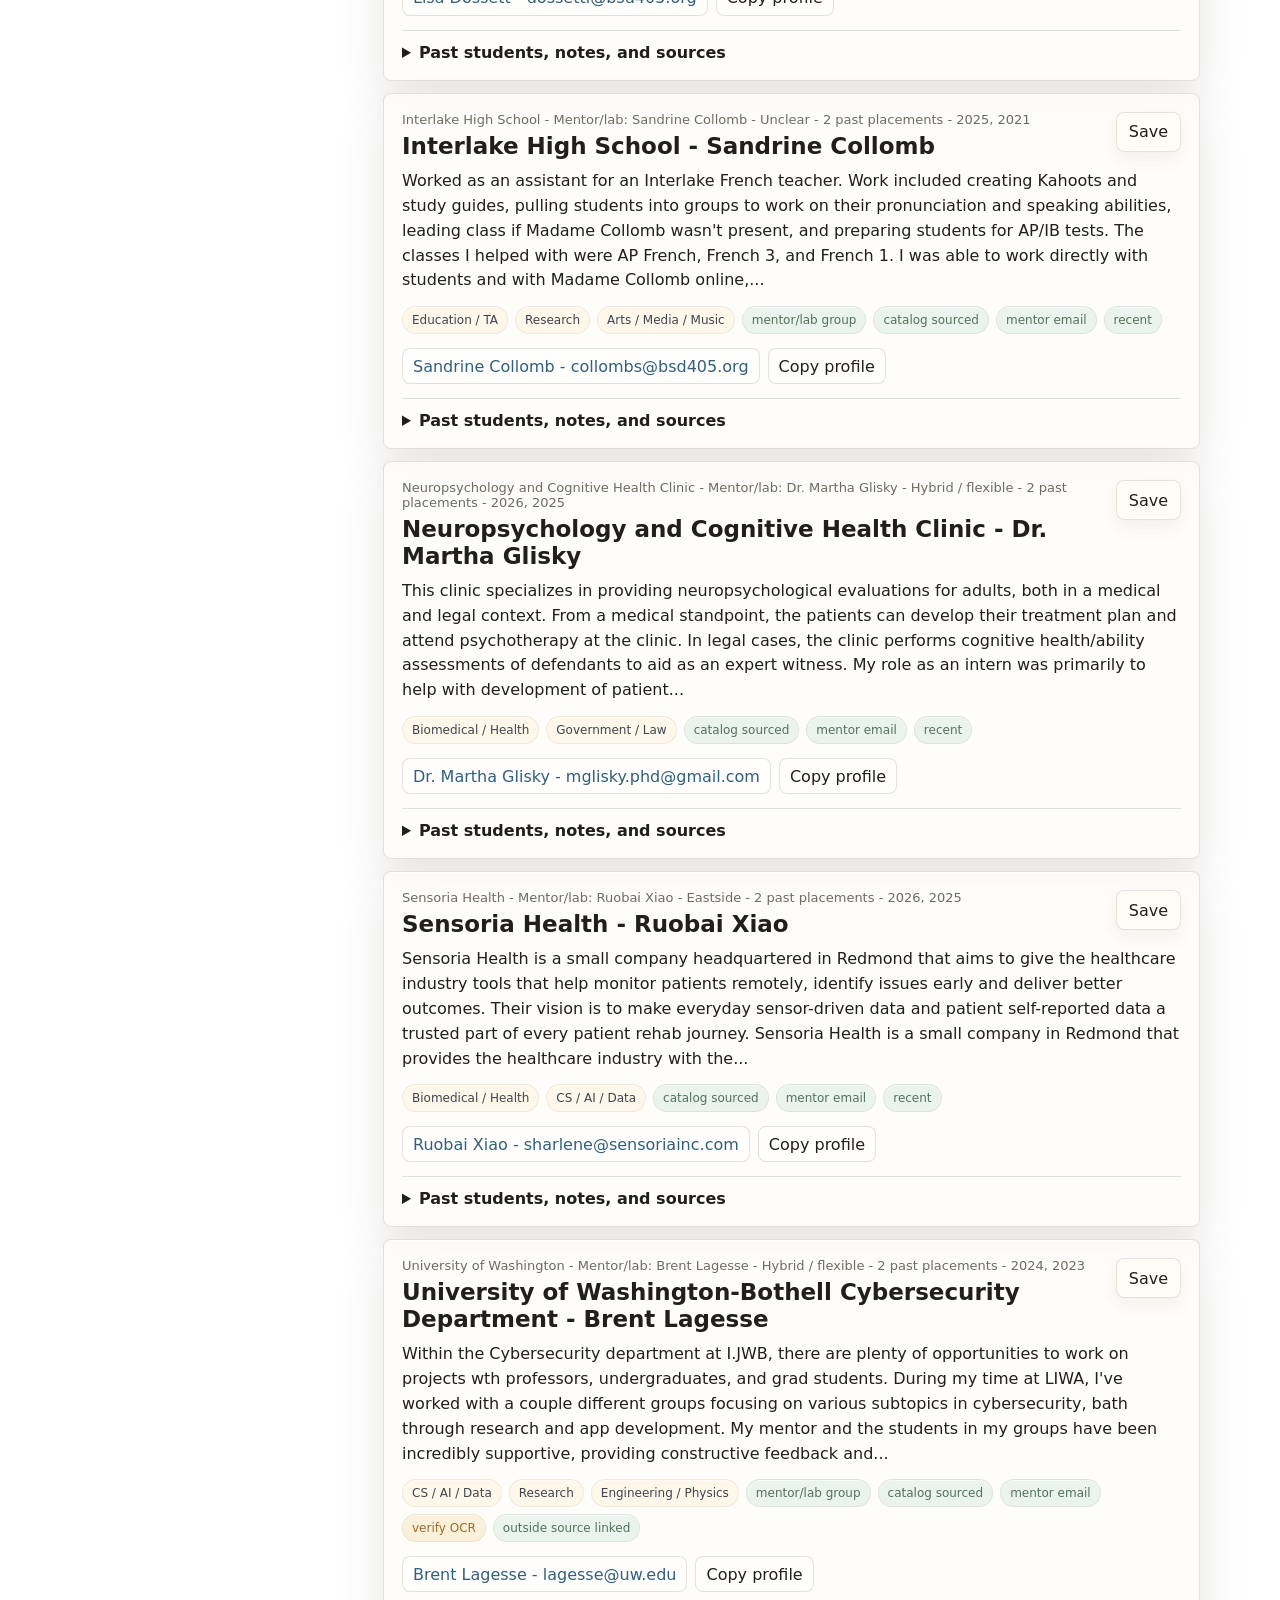
==== commit 258b4b40: "Split profiles by mentor group" ====
--- a/index.html
+++ b/index.html
@@ -15,11 +15,11 @@
         <h1>Senior internships, with sources attached.</h1>
         <p class="lede">Browse past placements, mentor contacts, catalog page references, and source links so people can verify before they email.</p>
         <div class="source-note">
-          <strong>Source note:</strong> profile details come from the internship catalogs. Scanned catalog pages are marked as OCR-recovered, and outside notes only appear with a linked source.
+          <strong>Source note:</strong> profile details come from the internship catalogs. Broad places like UW and Fred Hutch are split into mentor/lab groups when the catalogs show separate contacts. Scanned pages are marked as OCR-recovered, and outside notes only appear with a linked source.
         </div>
       </div>
       <div class="header-note">
-        <strong id="profileCount">343</strong>
+        <strong id="profileCount">378</strong>
         <span>profiles from 2021-2026</span>
       </div>
     </div>
@@ -99,7 +99,7 @@
       <section class="results-area" aria-live="polite">
         <div class="results-top">
           <div>
-            <h2 id="resultHeading">Internship profiles</h2>
+            <h2 id="resultHeading">Mentor and internship profiles</h2>
             <p id="resultSummary">Loading profiles...</p>
           </div>
           <button id="resetFilters" class="button quiet" type="button">Reset filters</button>
--- a/styles.css
+++ b/styles.css
@@ -1,15 +1,19 @@
 :root {
-  --bg: #f7f5f1;
-  --paper: #fffdf8;
-  --ink: #20242a;
-  --muted: #69727d;
-  --line: #ded8cf;
-  --soft: #eee9e0;
-  --blue: #285d8f;
-  --green: #3e7452;
-  --gold: #946b22;
-  --red: #9c4551;
-  --shadow: 0 14px 36px rgba(32, 36, 42, .08);
+  --bg: #f6efe4;
+  --paper: rgba(255, 252, 246, .76);
+  --paper-strong: rgba(255, 252, 246, .92);
+  --glass: rgba(255, 255, 255, .42);
+  --ink: #211f1c;
+  --muted: #706a61;
+  --line: rgba(112, 98, 78, .18);
+  --line-strong: rgba(112, 98, 78, .28);
+  --soft: rgba(255, 246, 231, .72);
+  --blue: #315f7c;
+  --green: #53725a;
+  --gold: #9a6b2f;
+  --red: #934852;
+  --shadow: 0 18px 48px rgba(68, 52, 32, .12);
+  --inner-glow: inset 0 1px 0 rgba(255, 255, 255, .72);
 }
 
 * {
@@ -20,7 +24,23 @@
   margin: 0;
   font-family: ui-sans-serif, system-ui, -apple-system, BlinkMacSystemFont, "Segoe UI", sans-serif;
   color: var(--ink);
-  background: var(--bg);
+  background:
+    linear-gradient(145deg, rgba(255, 253, 248, .86) 0%, rgba(246, 239, 228, .95) 34%, rgba(235, 224, 208, .94) 100%),
+    linear-gradient(90deg, rgba(49, 95, 124, .08), rgba(154, 107, 47, .08));
+  background-attachment: fixed;
+}
+
+body::before {
+  content: "";
+  position: fixed;
+  inset: 0;
+  z-index: -1;
+  pointer-events: none;
+  background-image:
+    linear-gradient(rgba(255, 255, 255, .32) 1px, transparent 1px),
+    linear-gradient(90deg, rgba(255, 255, 255, .24) 1px, transparent 1px);
+  background-size: 64px 64px;
+  mask-image: linear-gradient(to bottom, rgba(0, 0, 0, .36), transparent 70%);
 }
 
 button,
@@ -39,8 +59,10 @@
 }
 
 .site-header {
-  background: var(--paper);
+  background:
+    linear-gradient(180deg, rgba(255, 252, 246, .88), rgba(255, 252, 246, .58));
   border-bottom: 1px solid var(--line);
+  backdrop-filter: blur(22px) saturate(1.3);
 }
 
 .header-grid {
@@ -48,7 +70,7 @@
   grid-template-columns: minmax(0, 1fr) 220px;
   gap: 24px;
   align-items: end;
-  padding: 38px 0 30px;
+  padding: 48px 0 38px;
 }
 
 .eyebrow {
@@ -72,6 +94,7 @@
   font-size: clamp(34px, 6vw, 64px);
   line-height: .98;
   letter-spacing: 0;
+  text-wrap: balance;
 }
 
 .lede {
@@ -88,10 +111,12 @@
   border: 1px solid var(--line);
   border-left: 3px solid var(--blue);
   border-radius: 8px;
-  background: #fbfaf6;
+  background: rgba(255, 252, 246, .66);
   color: #3b444d;
   padding: 12px 14px;
   line-height: 1.45;
+  box-shadow: var(--inner-glow), 0 12px 30px rgba(68, 52, 32, .07);
+  backdrop-filter: blur(18px) saturate(1.2);
 }
 
 .source-note strong {
@@ -99,8 +124,13 @@
 }
 
 .header-note {
+  border: 1px solid var(--line);
   border-left: 3px solid var(--green);
-  padding-left: 16px;
+  border-radius: 8px;
+  background: rgba(255, 252, 246, .58);
+  padding: 16px;
+  box-shadow: var(--inner-glow), 0 14px 34px rgba(68, 52, 32, .08);
+  backdrop-filter: blur(18px) saturate(1.2);
 }
 
 .header-note strong {
@@ -117,9 +147,9 @@
   position: sticky;
   top: 0;
   z-index: 4;
-  background: rgba(247, 245, 241, .94);
+  background: rgba(246, 239, 228, .68);
   border-bottom: 1px solid var(--line);
-  backdrop-filter: blur(10px);
+  backdrop-filter: blur(22px) saturate(1.35);
 }
 
 .tool-band .shell {
@@ -150,9 +180,19 @@
   min-height: 44px;
   border: 1px solid var(--line);
   border-radius: 8px;
-  background: var(--paper);
+  background: rgba(255, 252, 246, .72);
   color: var(--ink);
   padding: 0 12px;
+  box-shadow: var(--inner-glow);
+  outline: none;
+  transition: border-color .18s ease, box-shadow .18s ease, background .18s ease;
+}
+
+.search-box input:focus,
+.setting select:focus {
+  border-color: rgba(49, 95, 124, .55);
+  background: rgba(255, 252, 246, .94);
+  box-shadow: 0 0 0 4px rgba(49, 95, 124, .12), var(--inner-glow);
 }
 
 .button,
@@ -161,15 +201,27 @@
   min-height: 40px;
   border: 1px solid var(--line);
   border-radius: 8px;
-  background: var(--paper);
+  background: rgba(255, 252, 246, .66);
   color: var(--ink);
   padding: 0 12px;
+  box-shadow: var(--inner-glow), 0 8px 18px rgba(68, 52, 32, .06);
+  transition: transform .16s ease, border-color .16s ease, background .16s ease, box-shadow .16s ease;
+}
+
+.button:hover,
+.quick-filter:hover,
+.save-button:hover,
+.contact-link:hover,
+.copy-link:hover {
+  transform: translateY(-1px);
+  border-color: var(--line-strong);
+  background: rgba(255, 252, 246, .9);
 }
 
 .button.secondary,
 .quick-filter.is-active {
   border-color: var(--blue);
-  background: #eef5fb;
+  background: rgba(236, 246, 249, .78);
   color: var(--blue);
 }
 
@@ -202,7 +254,13 @@
   padding: 14px;
   border: 1px solid var(--line);
   border-radius: 8px;
-  background: var(--paper);
+  background: rgba(255, 252, 246, .62);
+  box-shadow: var(--inner-glow), 0 18px 42px rgba(68, 52, 32, .09);
+  backdrop-filter: blur(22px) saturate(1.25);
+}
+
+.settings-panel[hidden] {
+  display: none;
 }
 
 .setting {
@@ -221,6 +279,7 @@
 .check input {
   width: 18px;
   height: 18px;
+  accent-color: var(--blue);
 }
 
 .layout {
@@ -237,8 +296,9 @@
   padding: 16px;
   border: 1px solid var(--line);
   border-radius: 8px;
-  background: var(--paper);
-  box-shadow: var(--shadow);
+  background: rgba(255, 252, 246, .62);
+  box-shadow: var(--inner-glow), var(--shadow);
+  backdrop-filter: blur(24px) saturate(1.25);
 }
 
 .shortlist-head {
@@ -266,8 +326,9 @@
   min-width: 34px;
   height: 34px;
   border-radius: 8px;
-  background: var(--soft);
+  background: rgba(255, 246, 231, .86);
   font-weight: 800;
+  box-shadow: var(--inner-glow);
 }
 
 .saved-list {
@@ -282,7 +343,8 @@
   padding: 9px;
   border: 1px solid var(--line);
   border-radius: 8px;
-  background: #fffaf0;
+  background: rgba(255, 250, 240, .68);
+  box-shadow: var(--inner-glow);
 }
 
 .saved-item button {
@@ -316,12 +378,17 @@
   padding: 18px;
   border: 1px solid var(--line);
   border-radius: 8px;
-  background: var(--paper);
-  box-shadow: var(--shadow);
+  background: rgba(255, 252, 246, .64);
+  box-shadow: var(--inner-glow), var(--shadow);
+  backdrop-filter: blur(24px) saturate(1.22);
+  transition: border-color .18s ease, box-shadow .18s ease, transform .18s ease, background .18s ease;
 }
 
 .profile-card:hover {
-  border-color: #cfc4b6;
+  border-color: rgba(112, 98, 78, .34);
+  background: rgba(255, 252, 246, .76);
+  box-shadow: var(--inner-glow), 0 22px 58px rgba(68, 52, 32, .14);
+  transform: translateY(-1px);
 }
 
 .card-top {
@@ -341,11 +408,12 @@
   margin-bottom: 10px;
   font-size: 23px;
   line-height: 1.15;
+  letter-spacing: 0;
 }
 
 .save-button.is-saved {
   border-color: var(--green);
-  background: #eaf4ed;
+  background: rgba(231, 244, 235, .82);
   color: var(--green);
 }
 
@@ -364,19 +432,21 @@
 
 .tag {
   border-radius: 999px;
-  background: var(--soft);
+  background: rgba(255, 246, 231, .82);
   color: #3d454e;
   padding: 6px 9px;
   font-size: 12px;
+  border: 1px solid rgba(112, 98, 78, .1);
+  box-shadow: inset 0 1px 0 rgba(255, 255, 255, .62);
 }
 
 .tag.good {
-  background: #e7f1eb;
+  background: rgba(231, 241, 235, .86);
   color: var(--green);
 }
 
 .tag.warn {
-  background: #fbf0d8;
+  background: rgba(251, 240, 216, .9);
   color: var(--gold);
 }
 
@@ -393,10 +463,12 @@
   min-height: 36px;
   border: 1px solid var(--line);
   border-radius: 8px;
-  background: #fff;
+  background: rgba(255, 255, 255, .58);
   color: var(--blue);
   text-decoration: none;
   padding: 0 10px;
+  box-shadow: var(--inner-glow);
+  transition: transform .16s ease, border-color .16s ease, background .16s ease;
 }
 
 .copy-link {
@@ -459,9 +531,10 @@
   border: 1px dashed var(--line);
   border-radius: 8px;
   padding: 28px;
-  background: var(--paper);
+  background: rgba(255, 252, 246, .62);
   color: var(--muted);
   text-align: center;
+  backdrop-filter: blur(20px) saturate(1.2);
 }
 
 .toast {
@@ -518,6 +591,11 @@
     width: min(100% - 24px, 1120px);
   }
 
+  h1 {
+    font-size: 38px;
+    line-height: 1.02;
+  }
+
   .search-row,
   .settings-panel,
   .card-top,
